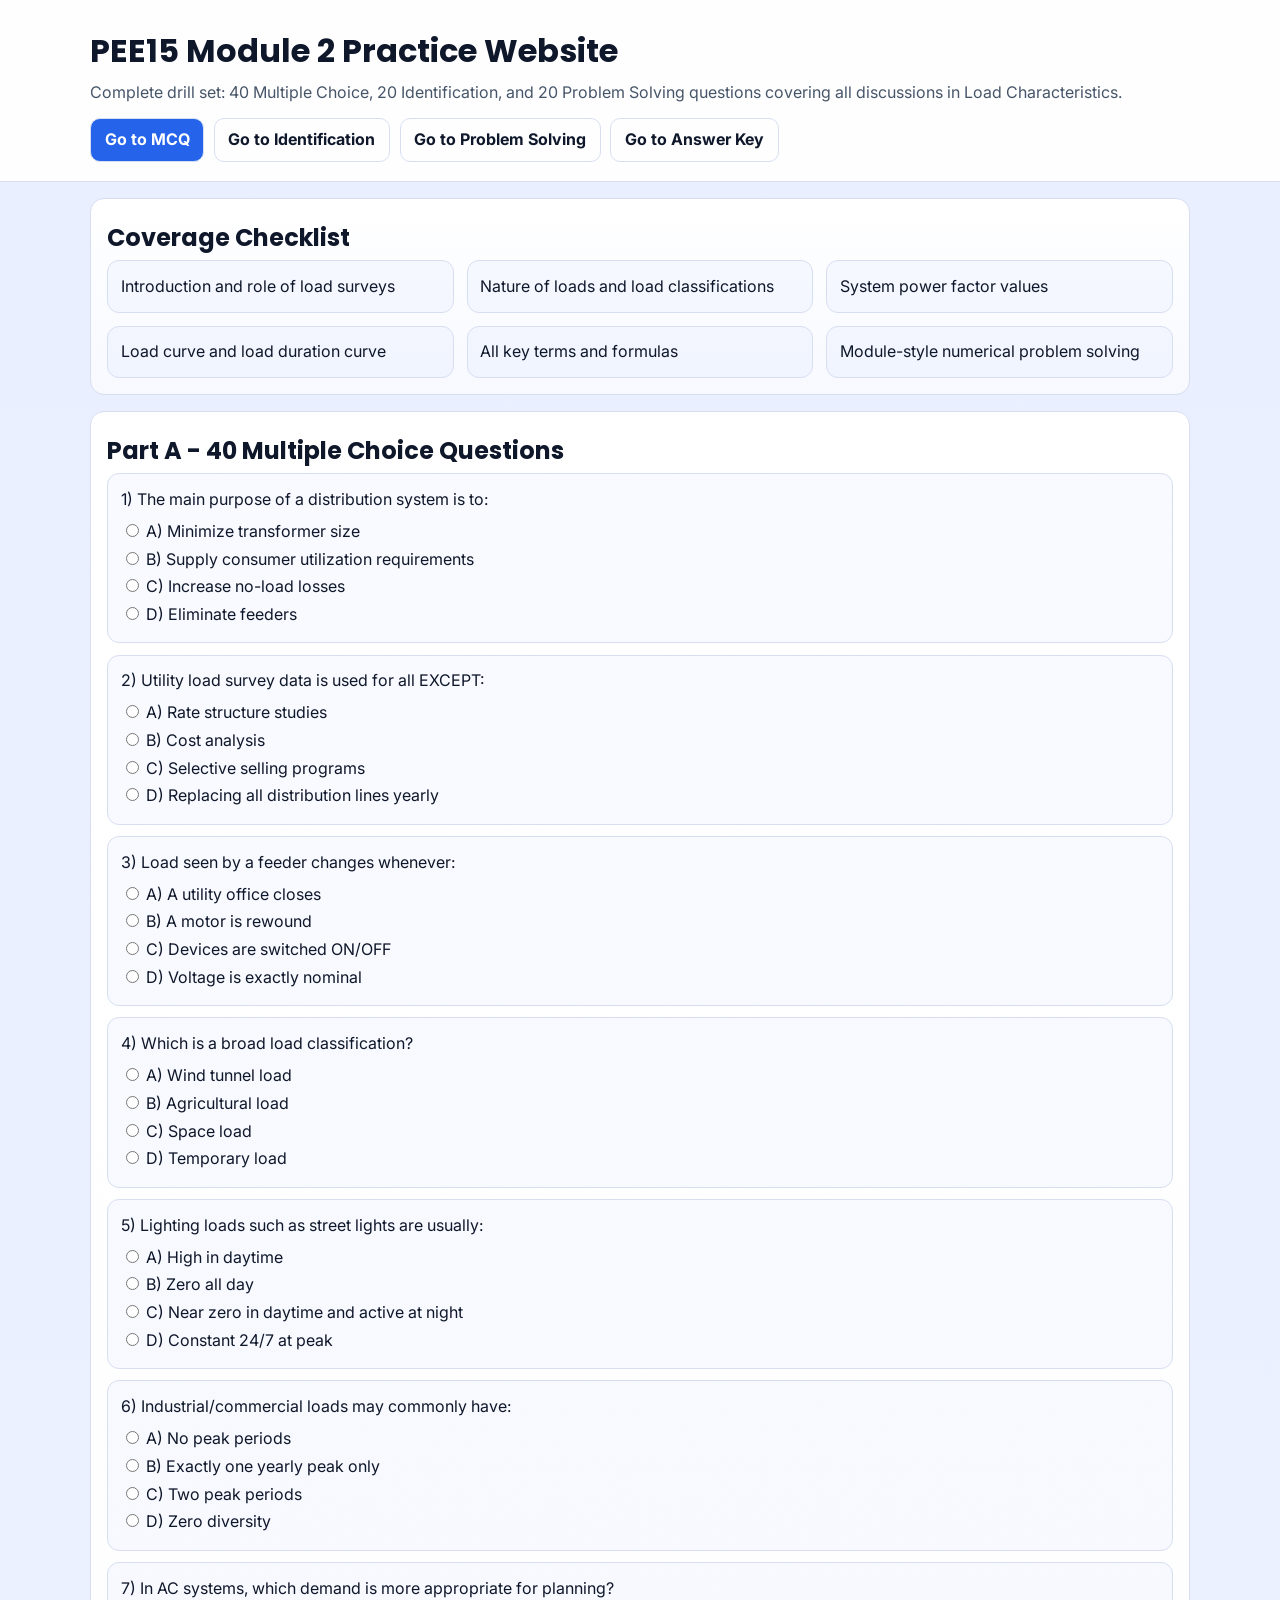
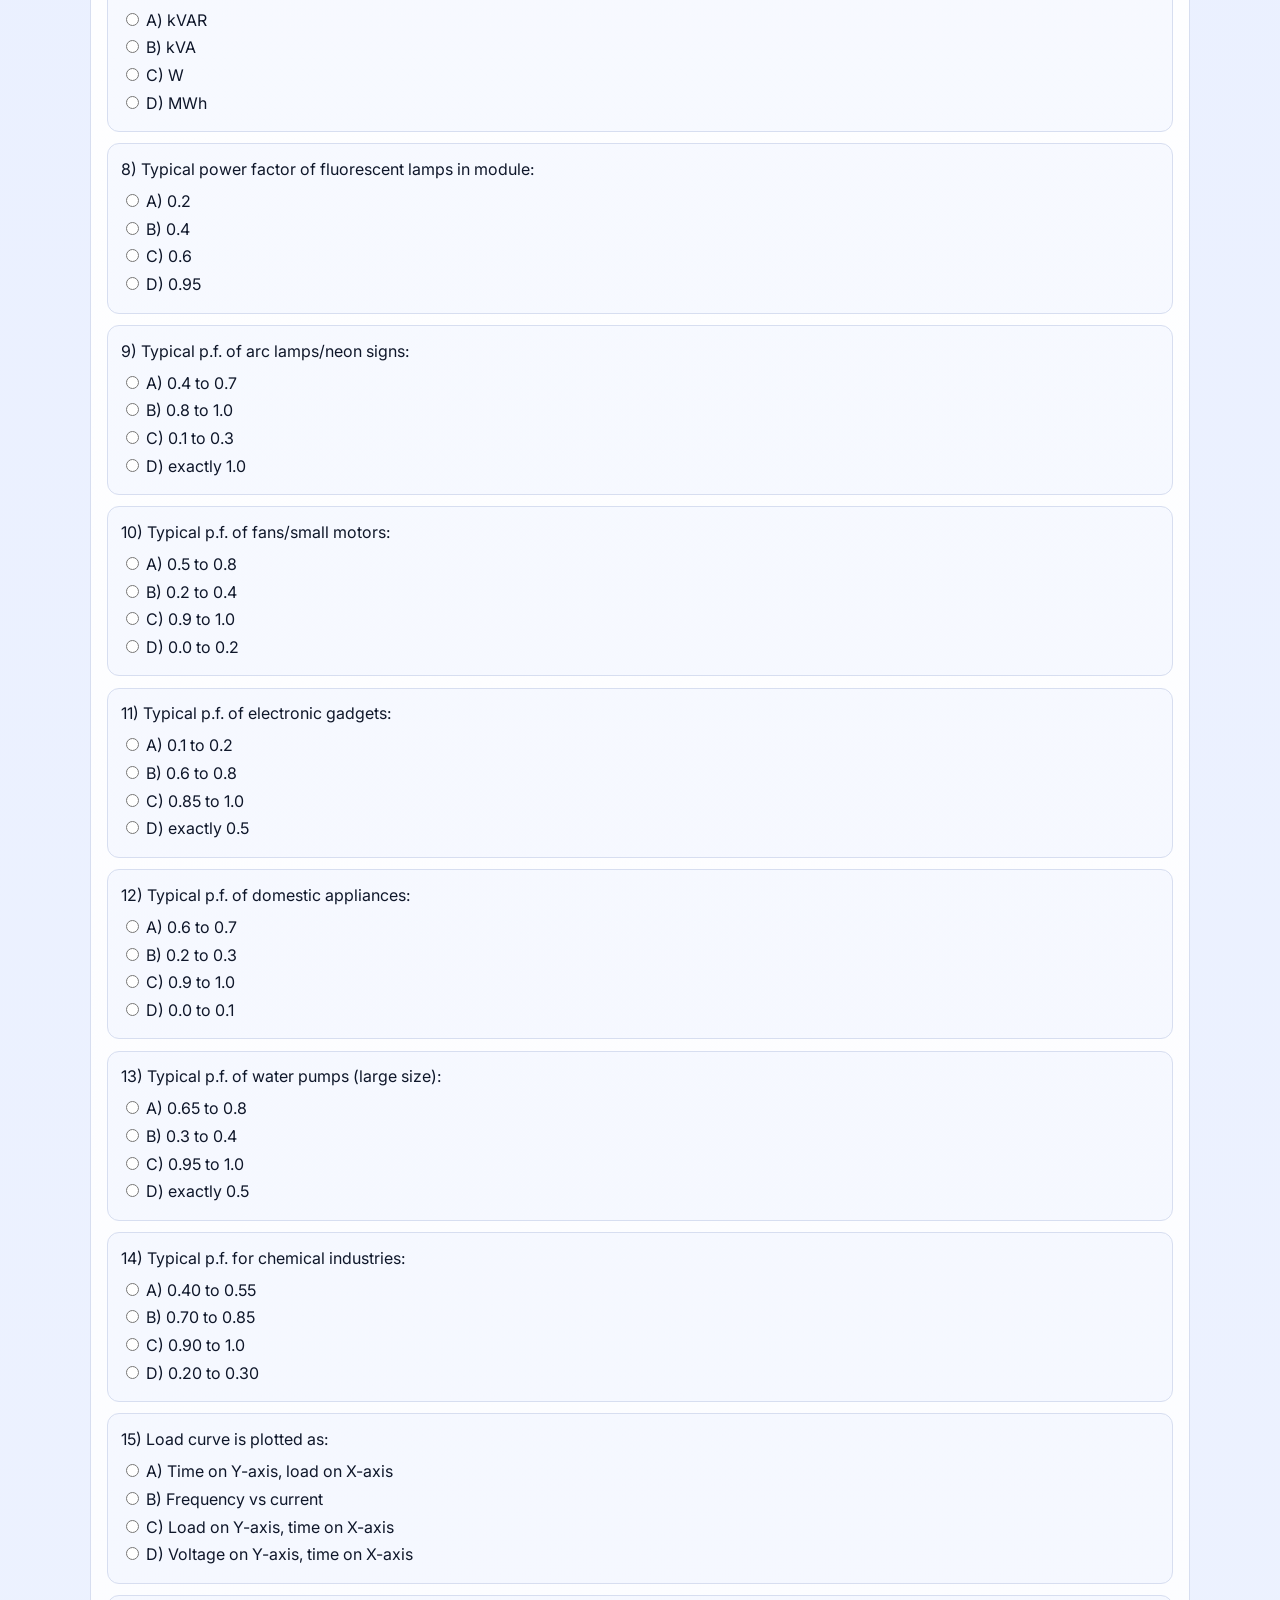
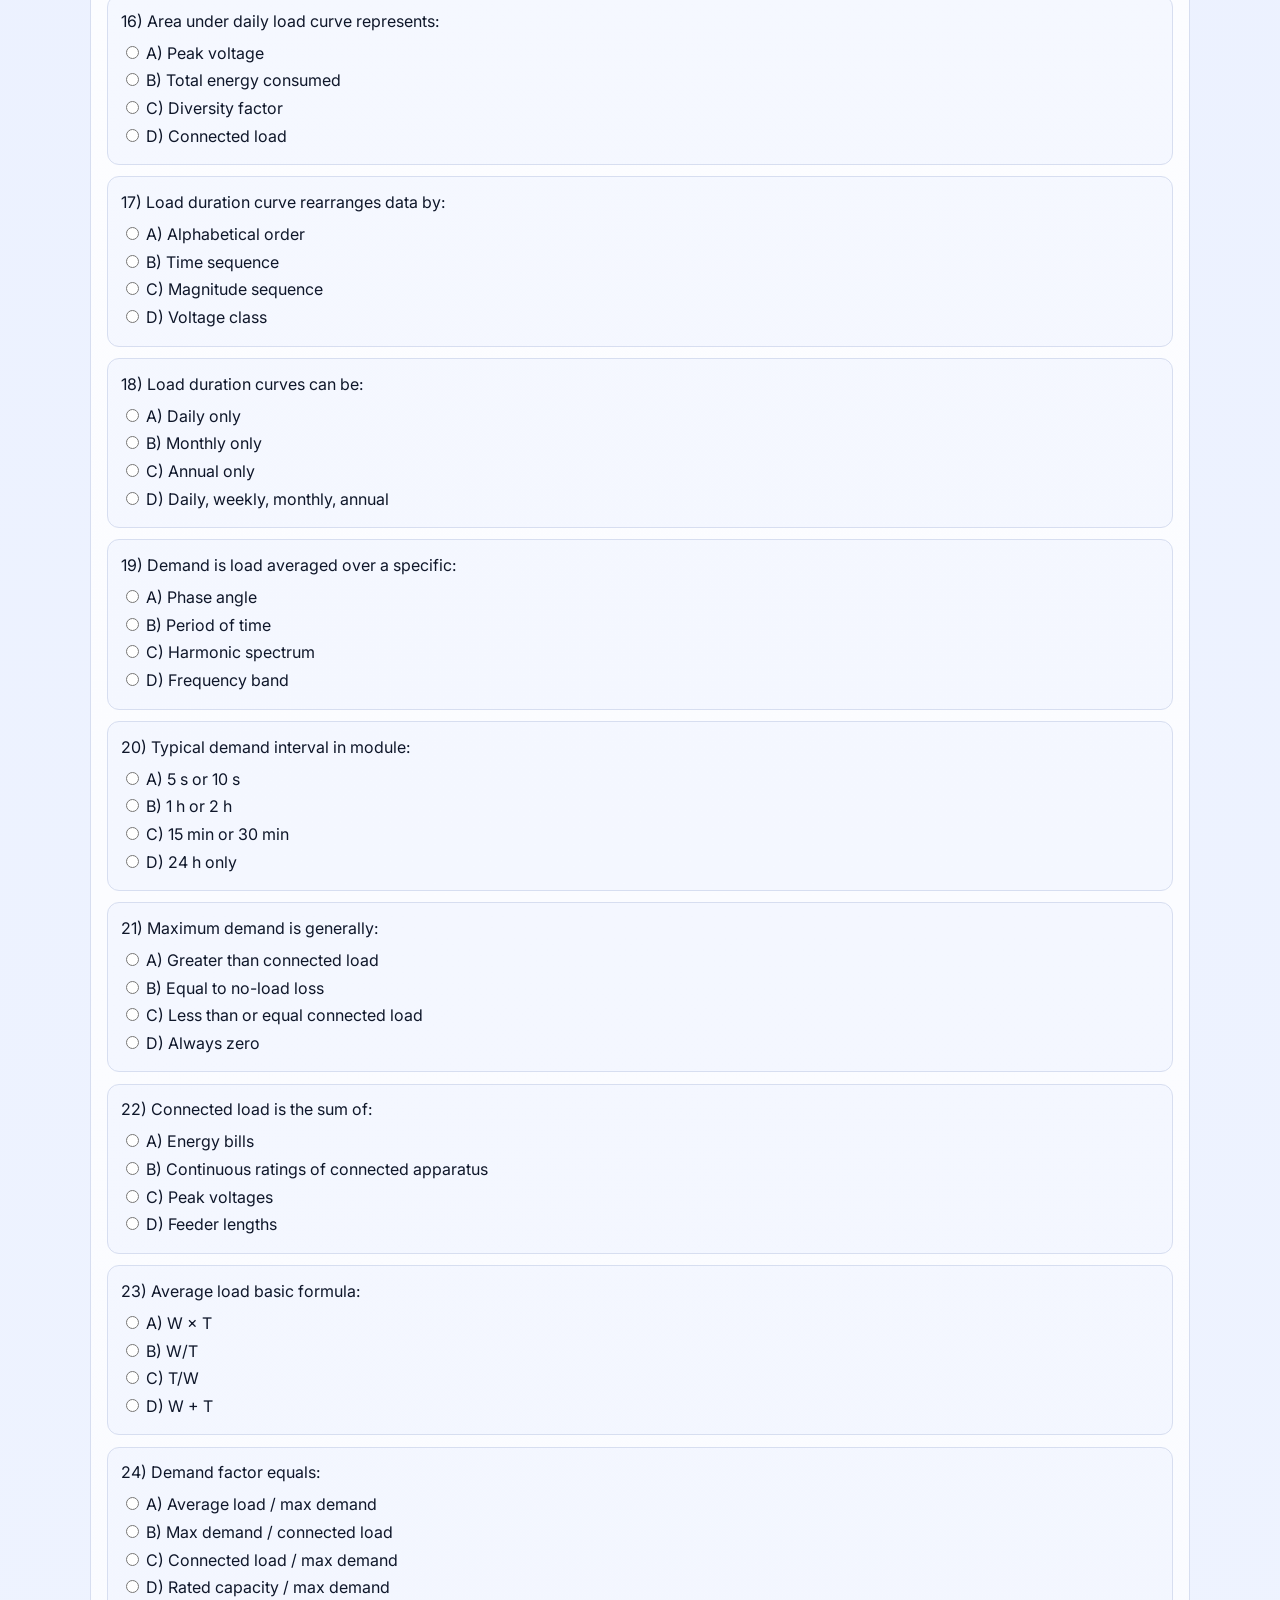
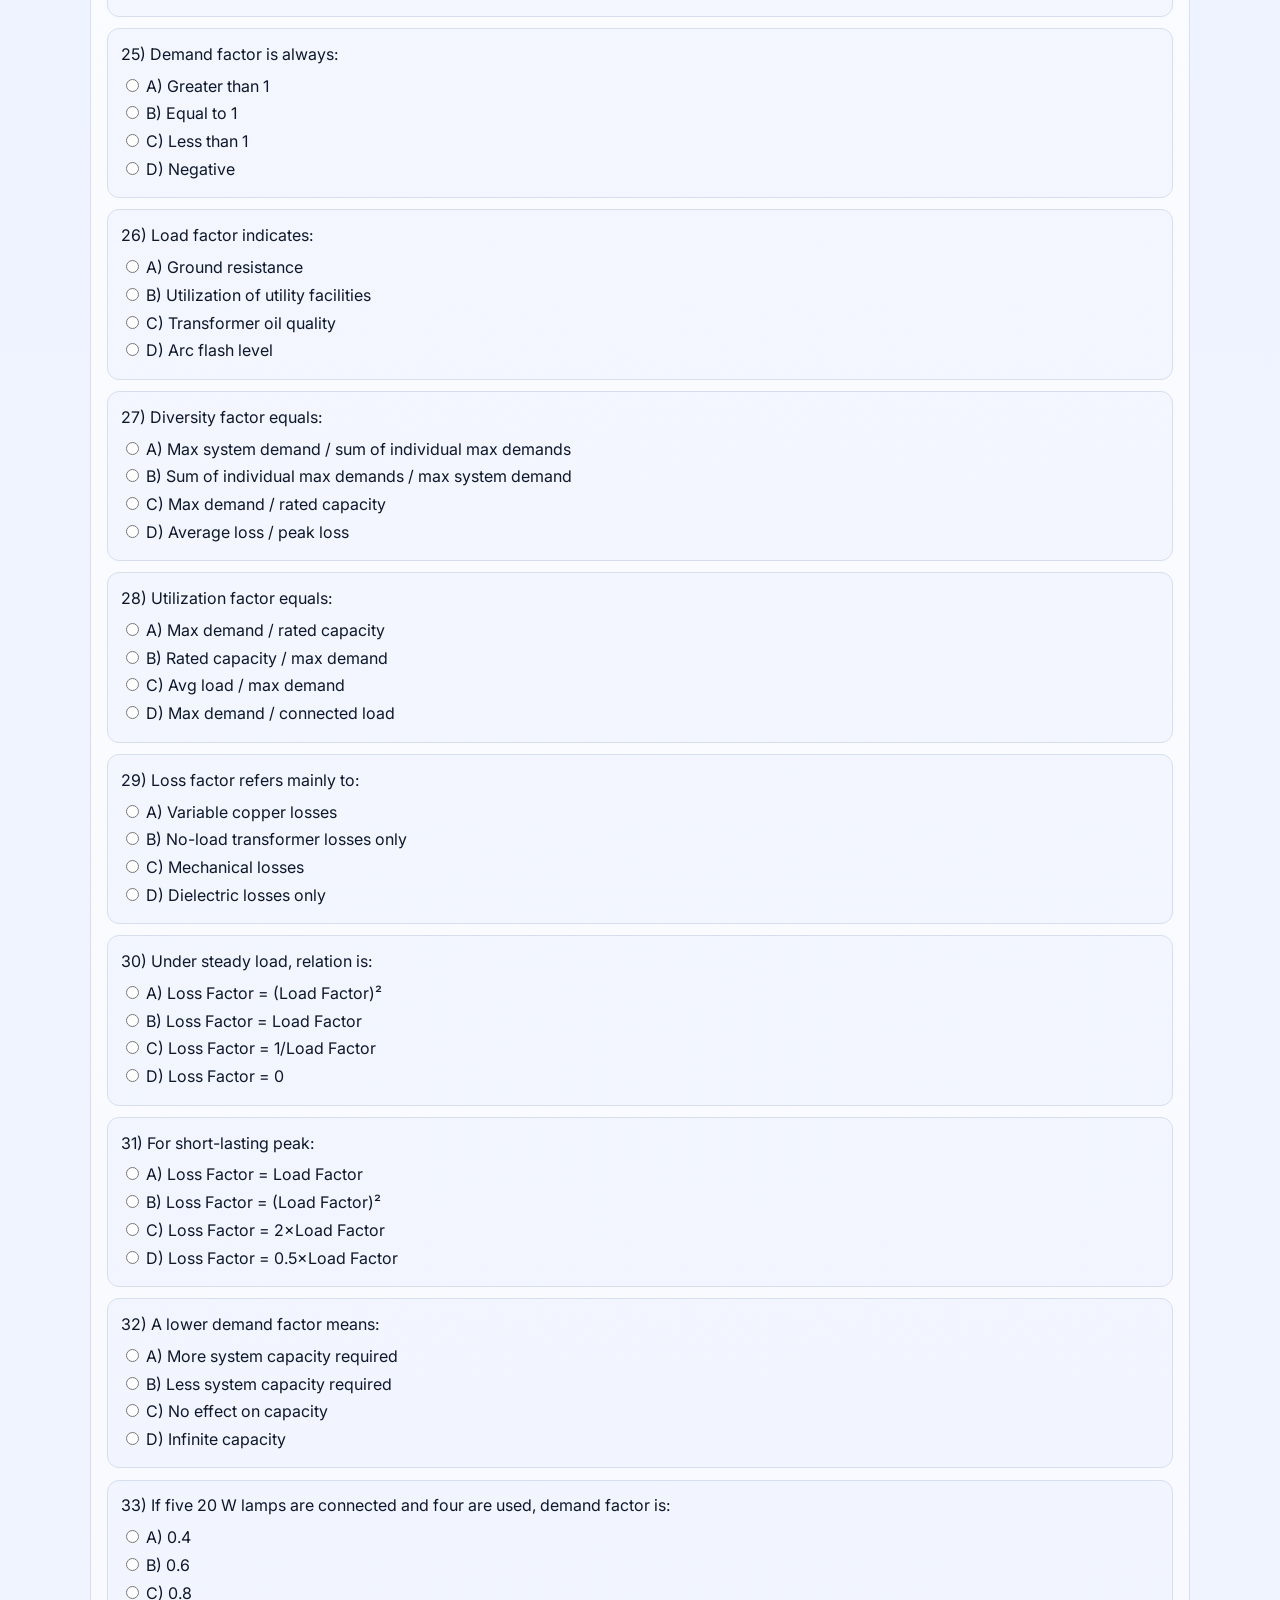
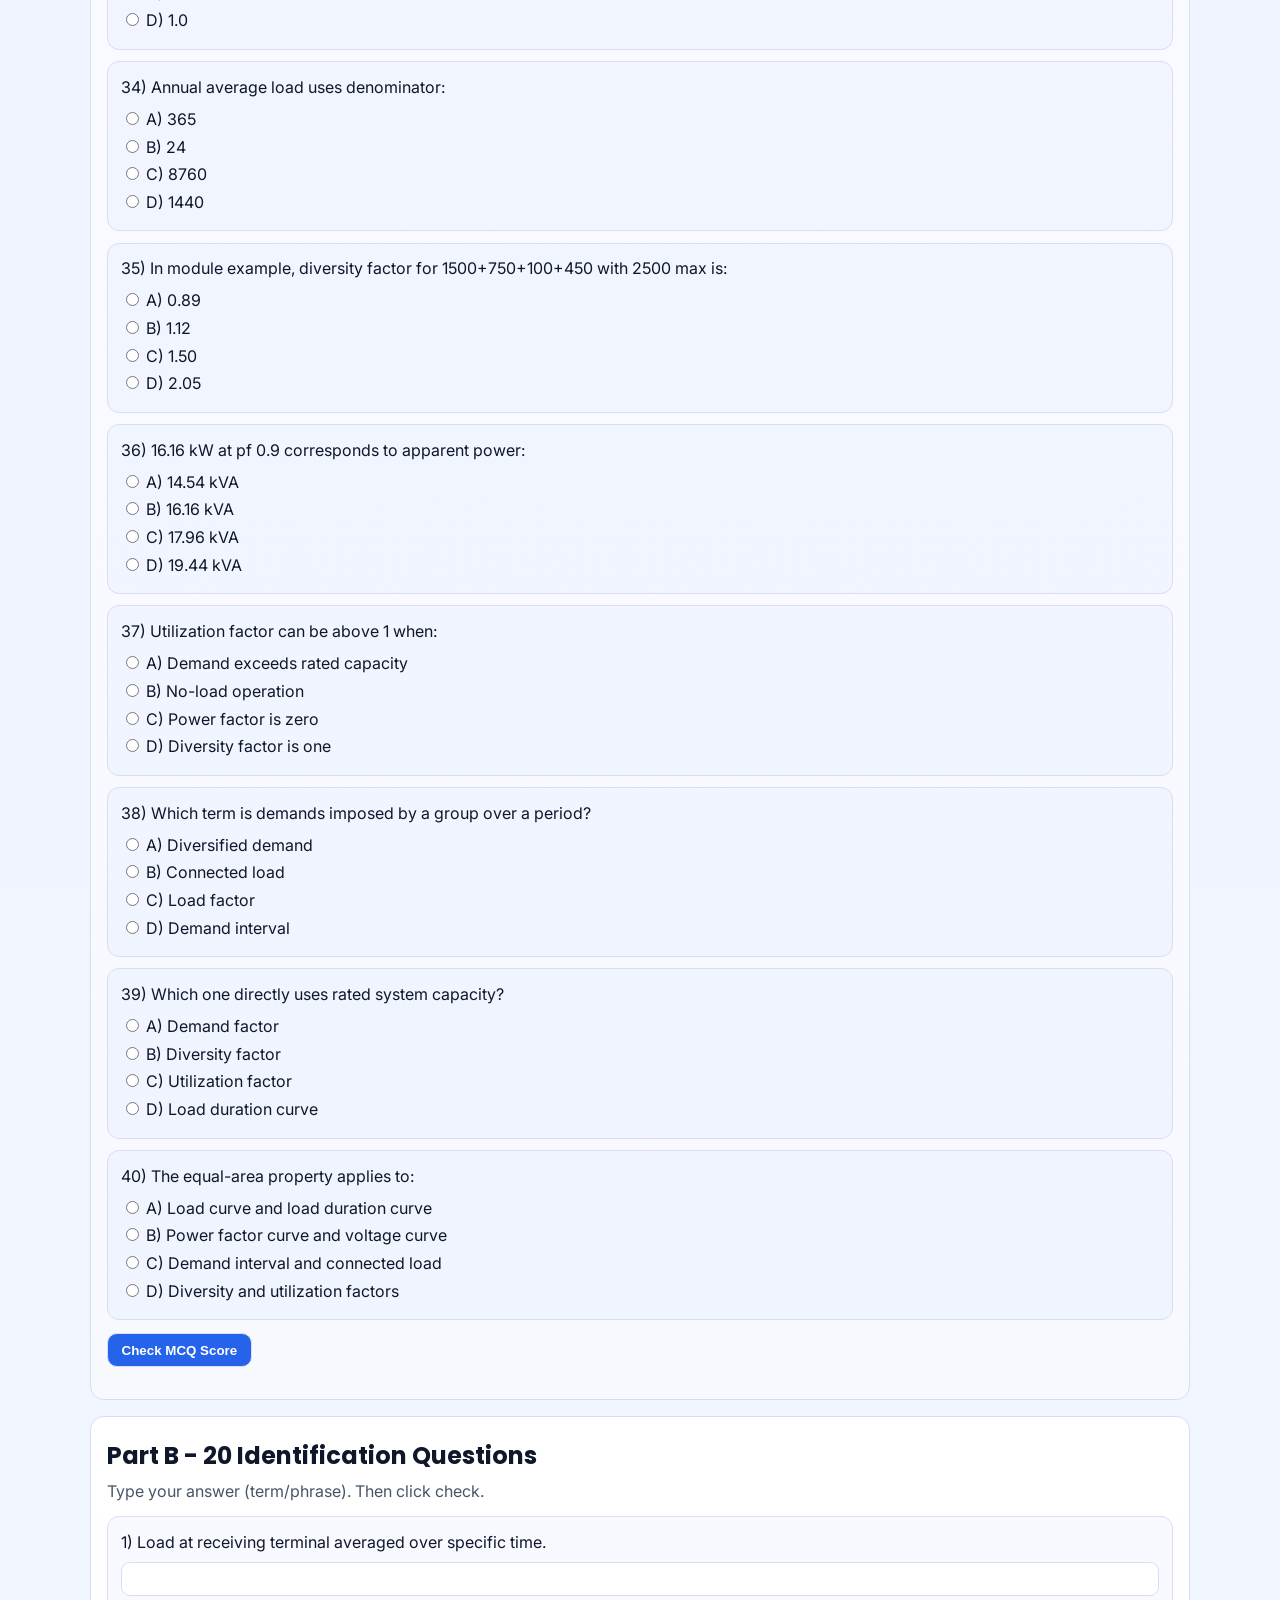
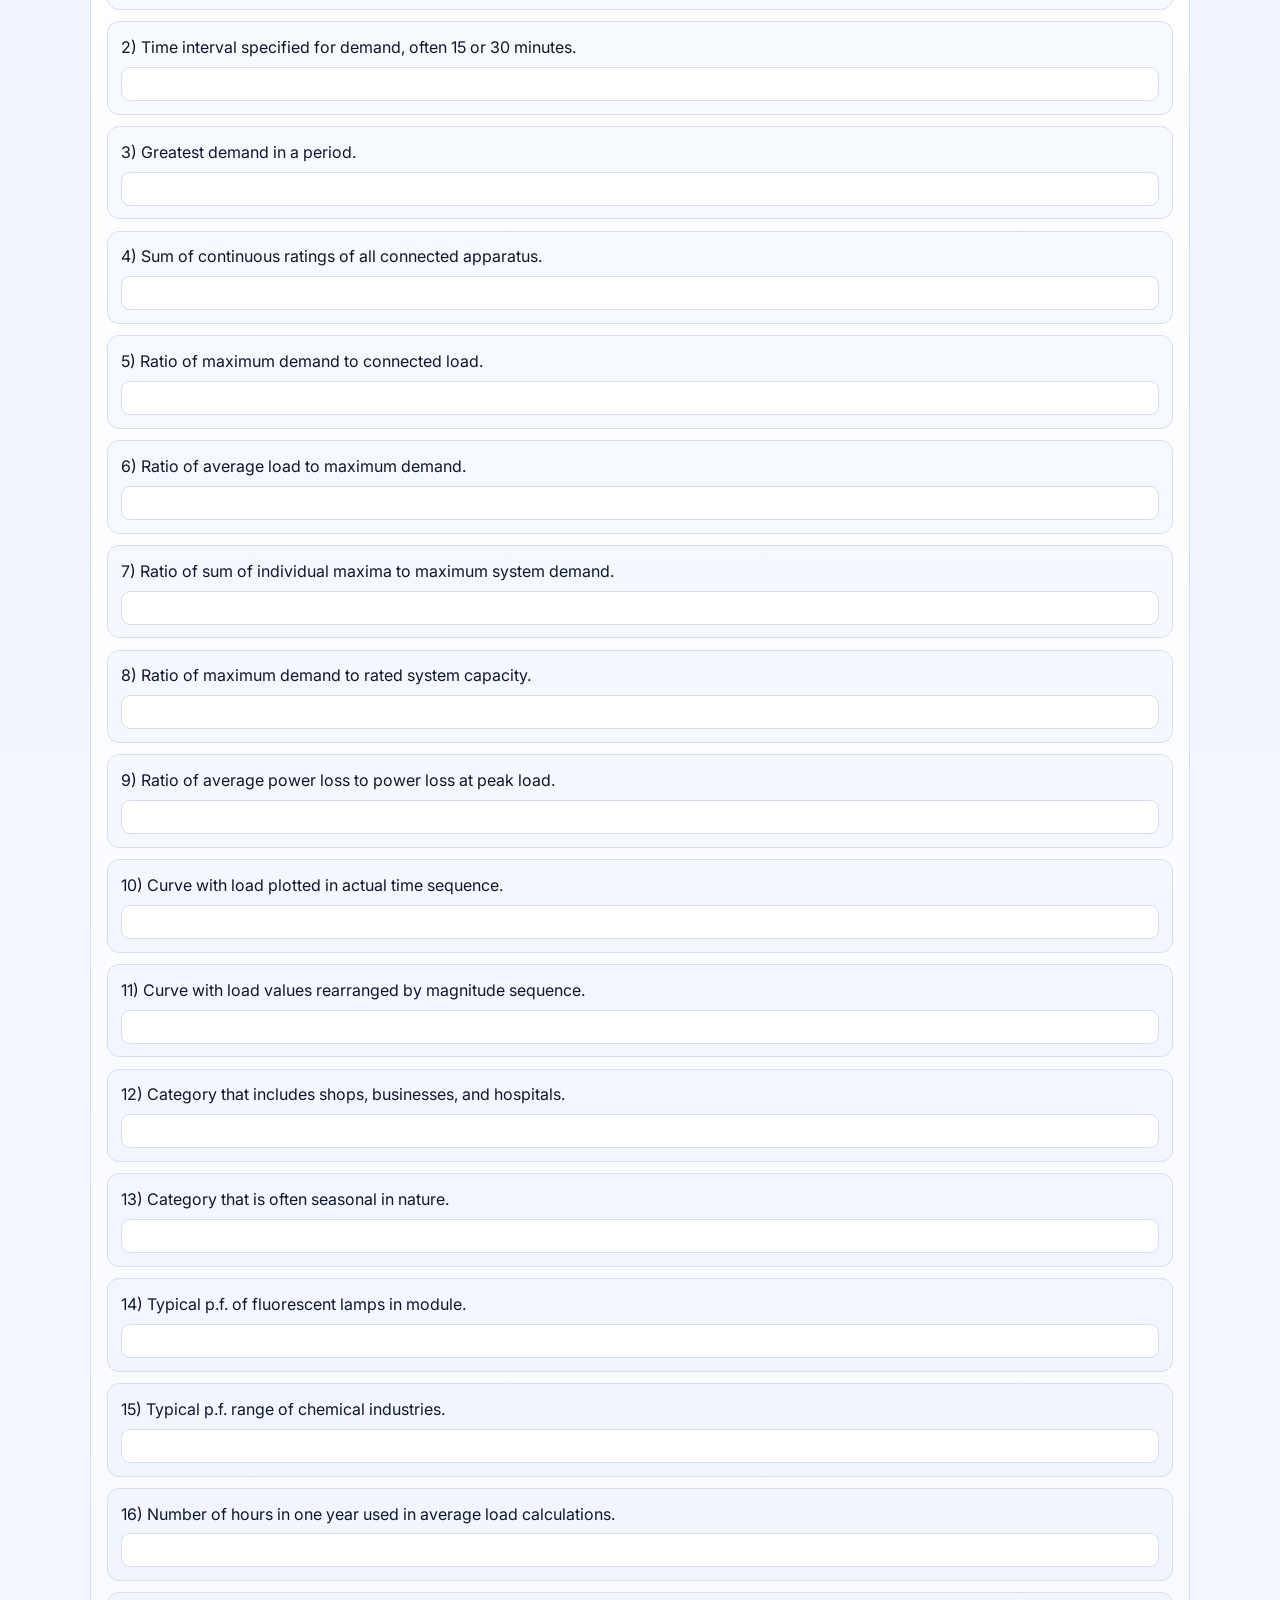
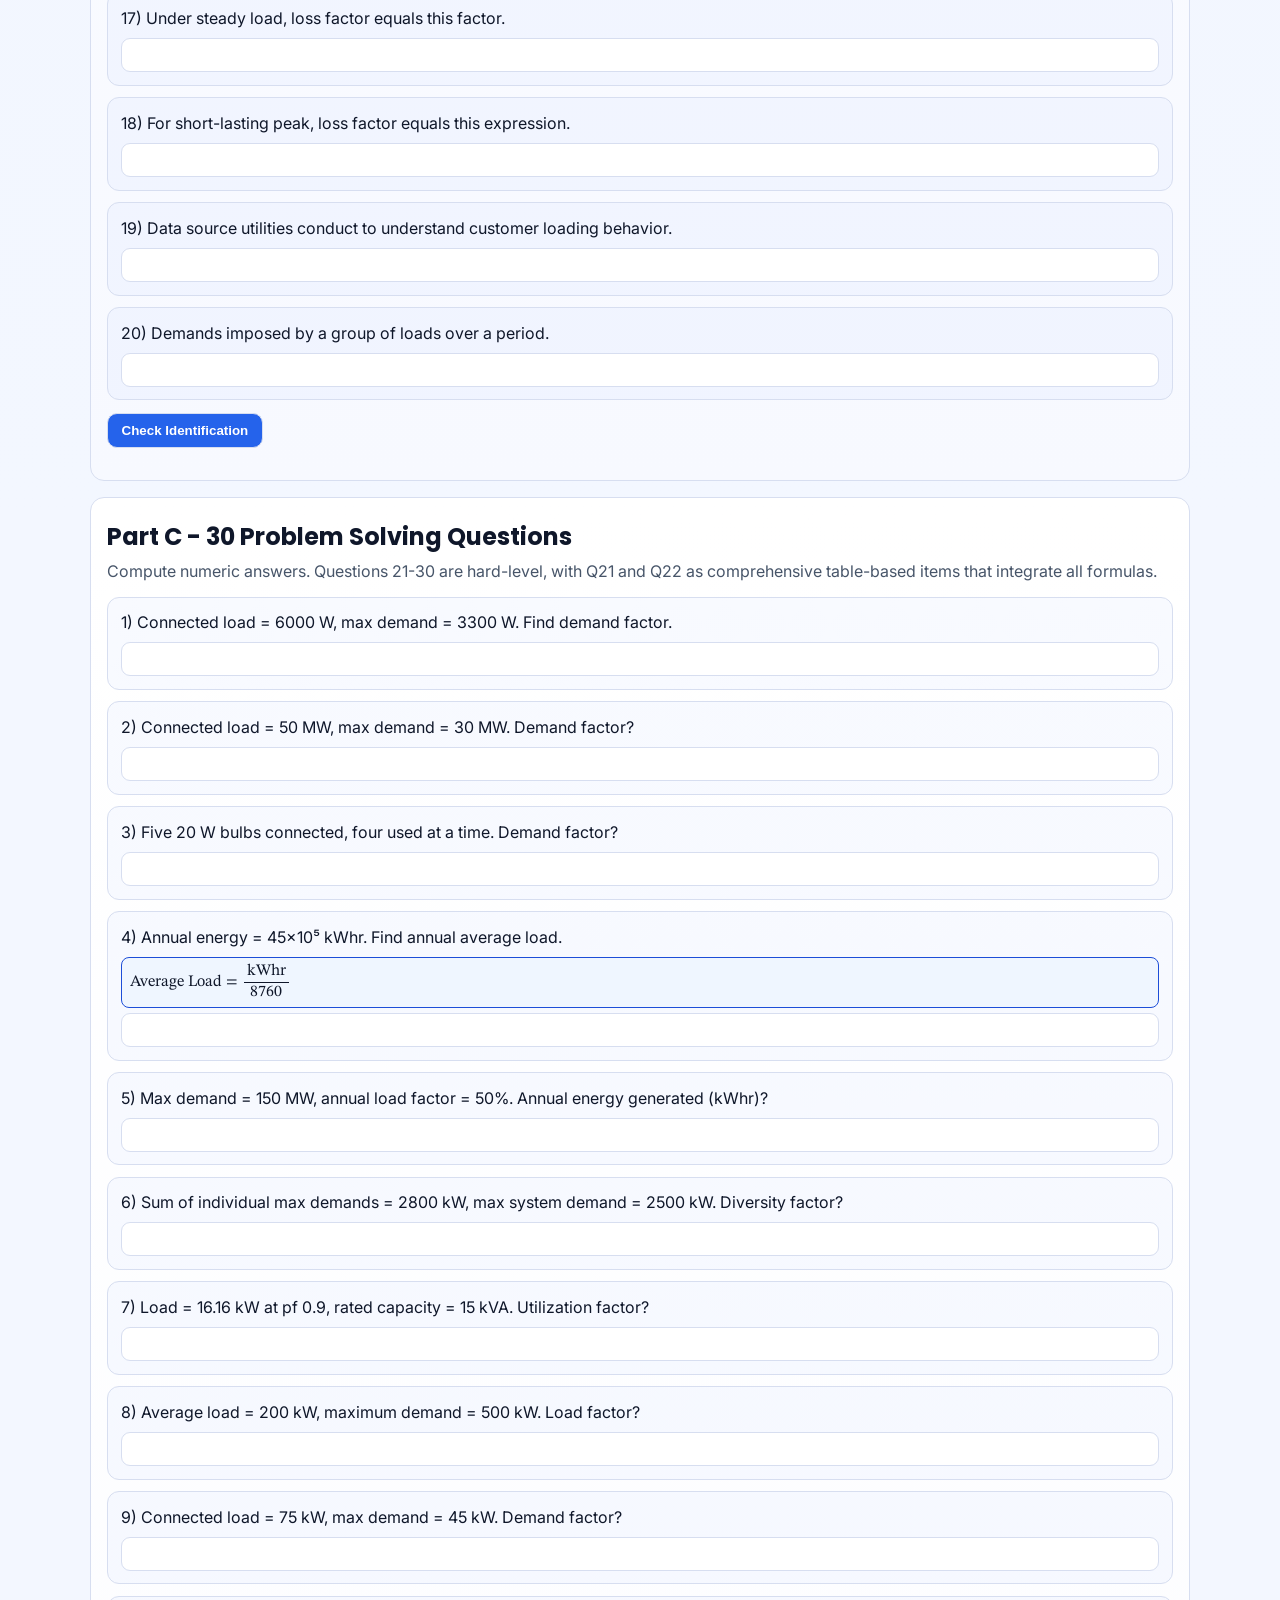
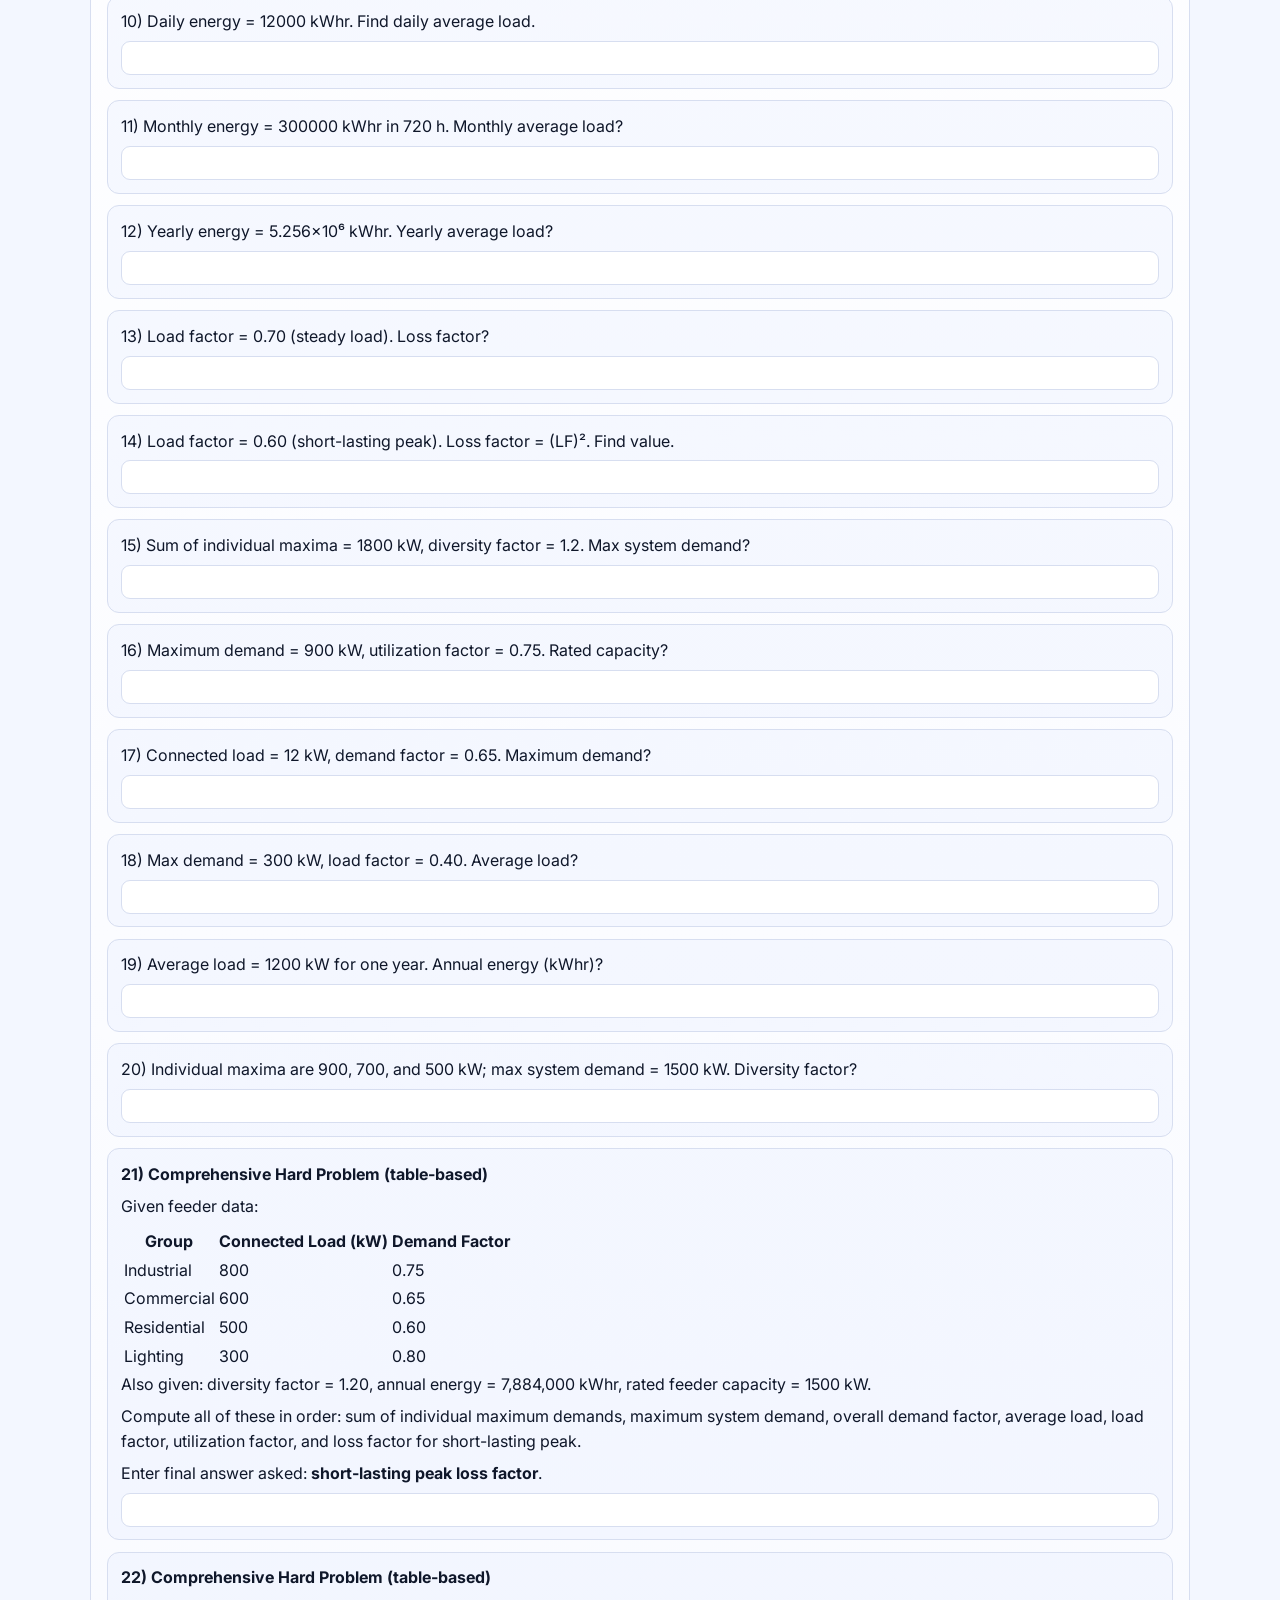
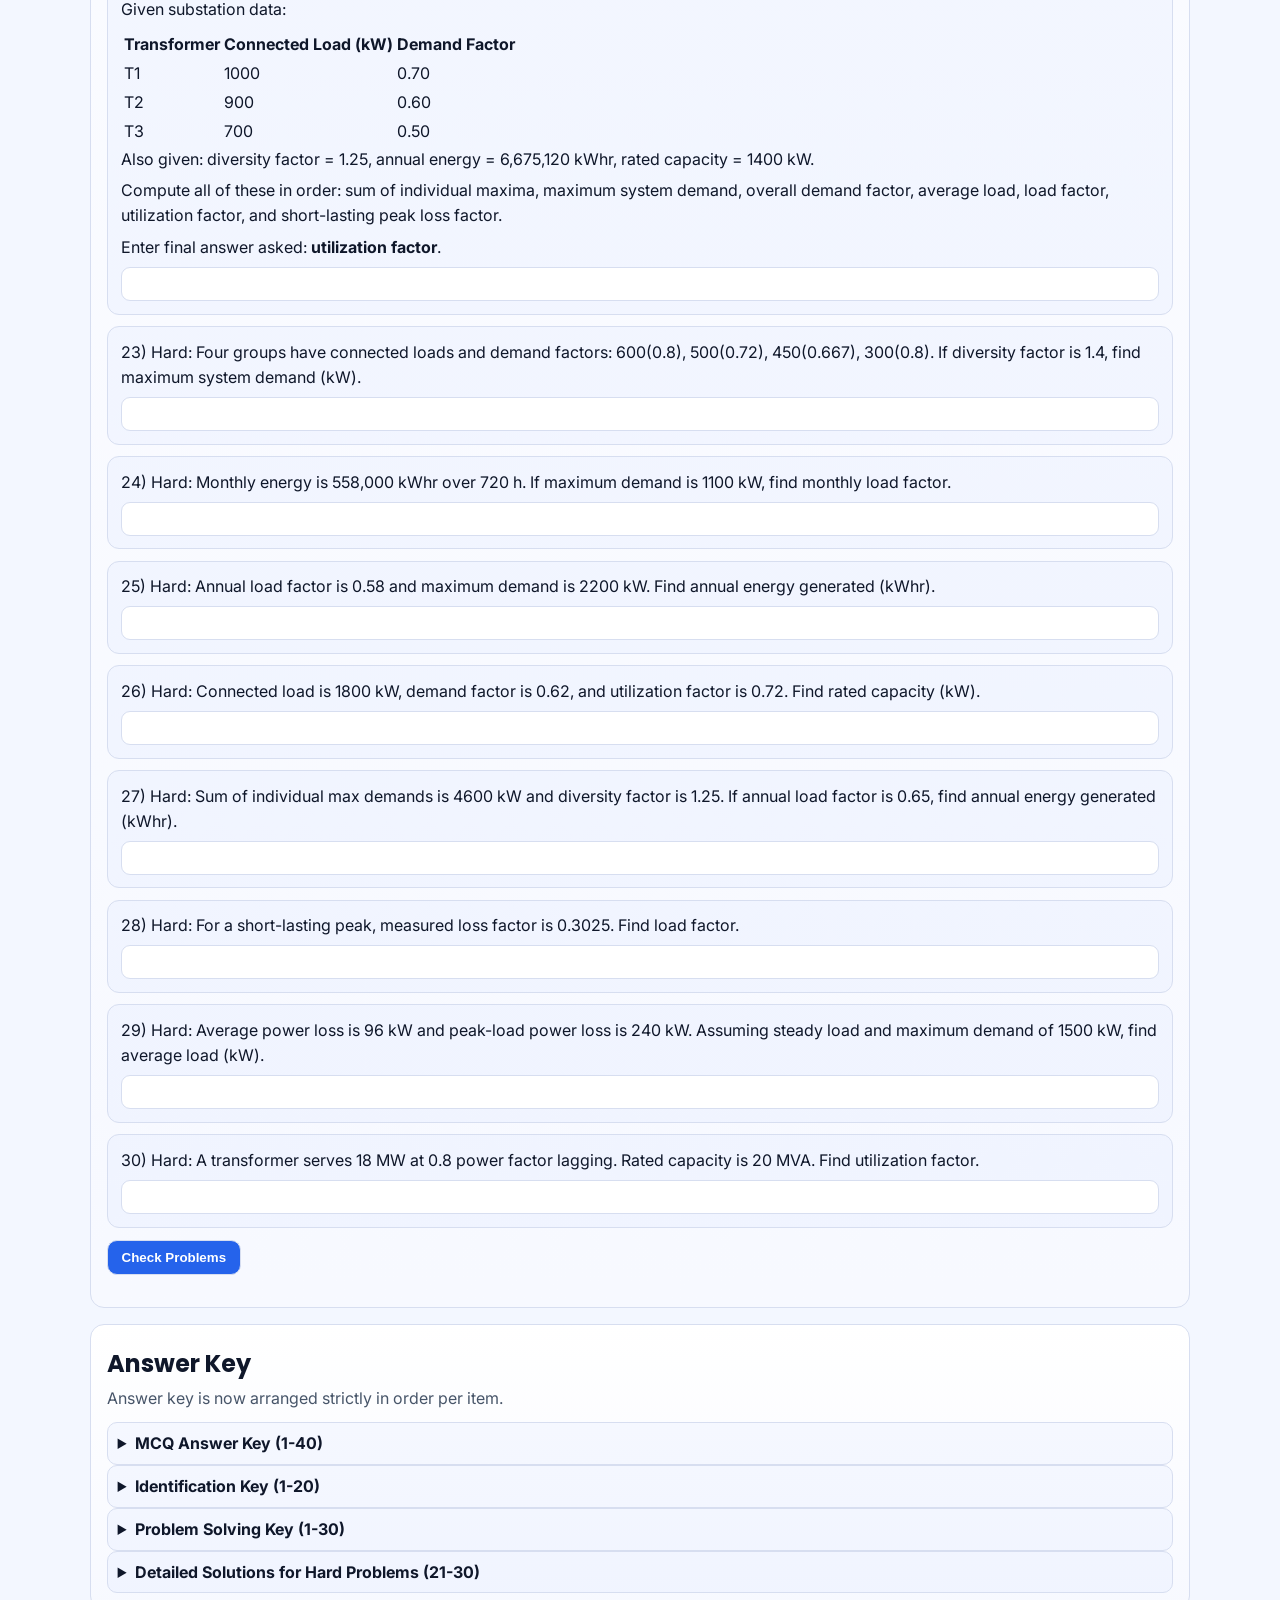
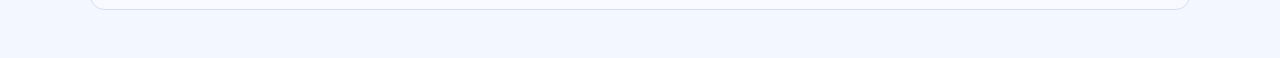
==== practice-website.html @ 6687cc50 "Add files via upload" ====
<!DOCTYPE html>
<html lang="en">
<head>
  <meta charset="UTF-8" />
  <meta name="viewport" content="width=device-width, initial-scale=1.0" />
  <title>PEE15 Module 2 Practice Website</title>
  <link rel="preconnect" href="https://fonts.googleapis.com" />
  <link rel="preconnect" href="https://fonts.gstatic.com" crossorigin />
  <link
    href="https://fonts.googleapis.com/css2?family=Inter:wght@400;500;600;700;800&family=Poppins:wght@600;700;800&family=STIX+Two+Text:wght@500;700&display=swap"
    rel="stylesheet"
  />
  <style>
    :root {
      --bg: #f3f7ff;
      --card: #ffffff;
      --card-2: #f7f9ff;
      --text: #0f172a;
      --muted: #475569;
      --accent: #2563eb;
      --ok: #22c55e;
      --bad: #ef4444;
      --border: #d7def0;
    }

    * {
      box-sizing: border-box;
    }

    body {
      margin: 0;
      font-family: "Inter", sans-serif;
      background: linear-gradient(180deg, #e9efff 0%, var(--bg) 70%);
      color: var(--text);
      line-height: 1.55;
    }

    .container {
      width: min(1100px, 94%);
      margin: 0 auto;
    }

    header {
      padding: 1.4rem 0 1.2rem;
      border-bottom: 1px solid var(--border);
      position: sticky;
      top: 0;
      z-index: 10;
      backdrop-filter: blur(8px);
      background: rgba(255, 255, 255, 0.92);
    }

    h1, h2, h3 {
      font-family: "Poppins", sans-serif;
      margin: 0.25rem 0;
    }

    .subtitle {
      color: var(--muted);
      margin: 0.25rem 0 0.8rem;
    }

    .toolbar {
      display: flex;
      gap: 0.6rem;
      flex-wrap: wrap;
    }

    .btn {
      border: 1px solid var(--border);
      background: var(--accent);
      color: #ffffff;
      font-weight: 700;
      border-radius: 10px;
      padding: 0.55rem 0.85rem;
      cursor: pointer;
      text-decoration: none;
      display: inline-block;
    }

    .btn.alt {
      background: transparent;
      color: var(--text);
    }

    main {
      padding: 1rem 0 2rem;
    }

    .card {
      background: linear-gradient(180deg, var(--card), var(--card-2));
      border: 1px solid var(--border);
      border-radius: 14px;
      padding: 1rem;
      margin: 0 0 1rem;
    }

    .grid {
      display: grid;
      gap: 0.8rem;
      grid-template-columns: repeat(auto-fit, minmax(260px, 1fr));
    }

    .question-list {
      display: block;
    }

    .question-list .q {
      margin-bottom: 0.7rem;
    }

    .q {
      border: 1px solid var(--border);
      border-radius: 12px;
      padding: 0.8rem;
      background: rgba(37, 99, 235, 0.03);
      transition: box-shadow 0.2s ease, border-color 0.2s ease, transform 0.2s ease;
    }

    .q p {
      margin: 0 0 0.45rem;
    }

    label {
      display: block;
      margin: 0.18rem 0;
      cursor: pointer;
    }

    input[type="text"], input[type="number"] {
      width: 100%;
      border: 1px solid var(--border);
      background: #ffffff;
      color: var(--text);
      border-radius: 9px;
      padding: 0.5rem 0.55rem;
      font-family: "Inter", sans-serif;
      transition: box-shadow 0.2s ease, border-color 0.2s ease;
    }

    .q.is-correct {
      border-color: #22c55e;
      box-shadow: 0 0 0 2px rgba(34, 197, 94, 0.25), 0 0 20px rgba(34, 197, 94, 0.22);
    }

    .q.is-wrong {
      border-color: #ef4444;
      box-shadow: 0 0 0 2px rgba(239, 68, 68, 0.22), 0 0 20px rgba(239, 68, 68, 0.2);
    }

    input.is-correct {
      border-color: #22c55e !important;
      box-shadow: 0 0 0 2px rgba(34, 197, 94, 0.22), 0 0 16px rgba(34, 197, 94, 0.18);
    }

    input.is-wrong {
      border-color: #ef4444 !important;
      box-shadow: 0 0 0 2px rgba(239, 68, 68, 0.2), 0 0 16px rgba(239, 68, 68, 0.18);
    }

    .math {
      font-family: "STIX Two Text", serif;
      display: block;
      background: #eff6ff;
      border: 1px solid #1d4ed8;
      border-radius: 8px;
      padding: 0.35rem 0.5rem;
      margin: 0.3rem 0;
    }

    .frac {
      display: inline-flex;
      flex-direction: column;
      text-align: center;
      vertical-align: middle;
      line-height: 1.1;
      margin: 0 0.12rem;
    }

    .frac .top {
      border-bottom: 1px solid currentColor;
      padding: 0 0.2rem 0.08rem;
    }

    .frac .bottom {
      padding: 0.05rem 0.2rem 0;
    }

    .result {
      margin-top: 0.65rem;
      font-weight: 700;
    }

    .ok {
      color: var(--ok);
    }

    .bad {
      color: var(--bad);
    }

    details {
      border: 1px solid var(--border);
      border-radius: 10px;
      padding: 0.5rem 0.6rem;
      background: rgba(37, 99, 235, 0.03);
    }

    summary {
      cursor: pointer;
      font-weight: 700;
    }

    .key-intro {
      color: var(--muted);
      margin: 0.2rem 0 0.7rem;
    }

    .key-panel {
      margin-top: 0.55rem;
      border: 1px solid var(--border);
      border-radius: 10px;
      background: #ffffff;
      padding: 0.65rem;
    }

    .key-row {
      display: grid;
      gap: 0.45rem;
      margin-bottom: 0.45rem;
      grid-template-columns: 110px 1fr;
      align-items: start;
    }

    .key-row:last-child {
      margin-bottom: 0;
    }

    .key-label {
      font-weight: 700;
      color: #1e3a8a;
      background: #eff6ff;
      border: 1px solid #bfdbfe;
      border-radius: 999px;
      text-align: center;
      padding: 0.2rem 0.4rem;
      font-size: 0.86rem;
    }

    .key-value {
      border: 1px solid var(--border);
      border-radius: 8px;
      padding: 0.35rem 0.5rem;
      background: #f8fbff;
      font-family: "STIX Two Text", serif;
    }

    .sol-steps {
      margin: 0.55rem 0 0;
      padding-left: 1.1rem;
    }

    .sol-steps li {
      margin-bottom: 0.45rem;
    }

    .answer-list {
      margin: 0.55rem 0 0;
      padding-left: 1.2rem;
    }

    .answer-list li {
      margin-bottom: 0.35rem;
      padding: 0.25rem 0.35rem;
      border-radius: 6px;
    }

    .answer-list li:nth-child(odd) {
      background: #f8fbff;
    }

    @media (max-width: 700px) {
      .btn {
        width: 100%;
        text-align: center;
      }
    }
  </style>
</head>
<body>
  <header>
    <div class="container">
      <h1>PEE15 Module 2 Practice Website</h1>
      <p class="subtitle">
        Complete drill set: 40 Multiple Choice, 20 Identification, and 20 Problem Solving questions
        covering all discussions in Load Characteristics.
      </p>
      <div class="toolbar">
        <a class="btn" href="#mcq">Go to MCQ</a>
        <a class="btn alt" href="#identification">Go to Identification</a>
        <a class="btn alt" href="#problems">Go to Problem Solving</a>
        <a class="btn alt" href="#answer-key">Go to Answer Key</a>
      </div>
    </div>
  </header>

  <main class="container">
    <section class="card">
      <h2>Coverage Checklist</h2>
      <div class="grid">
        <div class="q">Introduction and role of load surveys</div>
        <div class="q">Nature of loads and load classifications</div>
        <div class="q">System power factor values</div>
        <div class="q">Load curve and load duration curve</div>
        <div class="q">All key terms and formulas</div>
        <div class="q">Module-style numerical problem solving</div>
      </div>
    </section>

    <section id="mcq" class="card">
      <h2>Part A - 40 Multiple Choice Questions</h2>
      <form id="mcqForm">
        <div class="question-list">
          <div class="q"><p>1) The main purpose of a distribution system is to:</p>
            <label><input type="radio" name="m1" value="a"> A) Minimize transformer size</label>
            <label><input type="radio" name="m1" value="b"> B) Supply consumer utilization requirements</label>
            <label><input type="radio" name="m1" value="c"> C) Increase no-load losses</label>
            <label><input type="radio" name="m1" value="d"> D) Eliminate feeders</label></div>

          <div class="q"><p>2) Utility load survey data is used for all EXCEPT:</p>
            <label><input type="radio" name="m2" value="a"> A) Rate structure studies</label>
            <label><input type="radio" name="m2" value="b"> B) Cost analysis</label>
            <label><input type="radio" name="m2" value="c"> C) Selective selling programs</label>
            <label><input type="radio" name="m2" value="d"> D) Replacing all distribution lines yearly</label></div>

          <div class="q"><p>3) Load seen by a feeder changes whenever:</p>
            <label><input type="radio" name="m3" value="a"> A) A utility office closes</label>
            <label><input type="radio" name="m3" value="b"> B) A motor is rewound</label>
            <label><input type="radio" name="m3" value="c"> C) Devices are switched ON/OFF</label>
            <label><input type="radio" name="m3" value="d"> D) Voltage is exactly nominal</label></div>

          <div class="q"><p>4) Which is a broad load classification?</p>
            <label><input type="radio" name="m4" value="a"> A) Wind tunnel load</label>
            <label><input type="radio" name="m4" value="b"> B) Agricultural load</label>
            <label><input type="radio" name="m4" value="c"> C) Space load</label>
            <label><input type="radio" name="m4" value="d"> D) Temporary load</label></div>

          <div class="q"><p>5) Lighting loads such as street lights are usually:</p>
            <label><input type="radio" name="m5" value="a"> A) High in daytime</label>
            <label><input type="radio" name="m5" value="b"> B) Zero all day</label>
            <label><input type="radio" name="m5" value="c"> C) Near zero in daytime and active at night</label>
            <label><input type="radio" name="m5" value="d"> D) Constant 24/7 at peak</label></div>

          <div class="q"><p>6) Industrial/commercial loads may commonly have:</p>
            <label><input type="radio" name="m6" value="a"> A) No peak periods</label>
            <label><input type="radio" name="m6" value="b"> B) Exactly one yearly peak only</label>
            <label><input type="radio" name="m6" value="c"> C) Two peak periods</label>
            <label><input type="radio" name="m6" value="d"> D) Zero diversity</label></div>

          <div class="q"><p>7) In AC systems, which demand is more appropriate for planning?</p>
            <label><input type="radio" name="m7" value="a"> A) kVAR</label>
            <label><input type="radio" name="m7" value="b"> B) kVA</label>
            <label><input type="radio" name="m7" value="c"> C) W</label>
            <label><input type="radio" name="m7" value="d"> D) MWh</label></div>

          <div class="q"><p>8) Typical power factor of fluorescent lamps in module:</p>
            <label><input type="radio" name="m8" value="a"> A) 0.2</label>
            <label><input type="radio" name="m8" value="b"> B) 0.4</label>
            <label><input type="radio" name="m8" value="c"> C) 0.6</label>
            <label><input type="radio" name="m8" value="d"> D) 0.95</label></div>

          <div class="q"><p>9) Typical p.f. of arc lamps/neon signs:</p>
            <label><input type="radio" name="m9" value="a"> A) 0.4 to 0.7</label>
            <label><input type="radio" name="m9" value="b"> B) 0.8 to 1.0</label>
            <label><input type="radio" name="m9" value="c"> C) 0.1 to 0.3</label>
            <label><input type="radio" name="m9" value="d"> D) exactly 1.0</label></div>

          <div class="q"><p>10) Typical p.f. of fans/small motors:</p>
            <label><input type="radio" name="m10" value="a"> A) 0.5 to 0.8</label>
            <label><input type="radio" name="m10" value="b"> B) 0.2 to 0.4</label>
            <label><input type="radio" name="m10" value="c"> C) 0.9 to 1.0</label>
            <label><input type="radio" name="m10" value="d"> D) 0.0 to 0.2</label></div>

          <div class="q"><p>11) Typical p.f. of electronic gadgets:</p>
            <label><input type="radio" name="m11" value="a"> A) 0.1 to 0.2</label>
            <label><input type="radio" name="m11" value="b"> B) 0.6 to 0.8</label>
            <label><input type="radio" name="m11" value="c"> C) 0.85 to 1.0</label>
            <label><input type="radio" name="m11" value="d"> D) exactly 0.5</label></div>

          <div class="q"><p>12) Typical p.f. of domestic appliances:</p>
            <label><input type="radio" name="m12" value="a"> A) 0.6 to 0.7</label>
            <label><input type="radio" name="m12" value="b"> B) 0.2 to 0.3</label>
            <label><input type="radio" name="m12" value="c"> C) 0.9 to 1.0</label>
            <label><input type="radio" name="m12" value="d"> D) 0.0 to 0.1</label></div>

          <div class="q"><p>13) Typical p.f. of water pumps (large size):</p>
            <label><input type="radio" name="m13" value="a"> A) 0.65 to 0.8</label>
            <label><input type="radio" name="m13" value="b"> B) 0.3 to 0.4</label>
            <label><input type="radio" name="m13" value="c"> C) 0.95 to 1.0</label>
            <label><input type="radio" name="m13" value="d"> D) exactly 0.5</label></div>

          <div class="q"><p>14) Typical p.f. for chemical industries:</p>
            <label><input type="radio" name="m14" value="a"> A) 0.40 to 0.55</label>
            <label><input type="radio" name="m14" value="b"> B) 0.70 to 0.85</label>
            <label><input type="radio" name="m14" value="c"> C) 0.90 to 1.0</label>
            <label><input type="radio" name="m14" value="d"> D) 0.20 to 0.30</label></div>

          <div class="q"><p>15) Load curve is plotted as:</p>
            <label><input type="radio" name="m15" value="a"> A) Time on Y-axis, load on X-axis</label>
            <label><input type="radio" name="m15" value="b"> B) Frequency vs current</label>
            <label><input type="radio" name="m15" value="c"> C) Load on Y-axis, time on X-axis</label>
            <label><input type="radio" name="m15" value="d"> D) Voltage on Y-axis, time on X-axis</label></div>

          <div class="q"><p>16) Area under daily load curve represents:</p>
            <label><input type="radio" name="m16" value="a"> A) Peak voltage</label>
            <label><input type="radio" name="m16" value="b"> B) Total energy consumed</label>
            <label><input type="radio" name="m16" value="c"> C) Diversity factor</label>
            <label><input type="radio" name="m16" value="d"> D) Connected load</label></div>

          <div class="q"><p>17) Load duration curve rearranges data by:</p>
            <label><input type="radio" name="m17" value="a"> A) Alphabetical order</label>
            <label><input type="radio" name="m17" value="b"> B) Time sequence</label>
            <label><input type="radio" name="m17" value="c"> C) Magnitude sequence</label>
            <label><input type="radio" name="m17" value="d"> D) Voltage class</label></div>

          <div class="q"><p>18) Load duration curves can be:</p>
            <label><input type="radio" name="m18" value="a"> A) Daily only</label>
            <label><input type="radio" name="m18" value="b"> B) Monthly only</label>
            <label><input type="radio" name="m18" value="c"> C) Annual only</label>
            <label><input type="radio" name="m18" value="d"> D) Daily, weekly, monthly, annual</label></div>

          <div class="q"><p>19) Demand is load averaged over a specific:</p>
            <label><input type="radio" name="m19" value="a"> A) Phase angle</label>
            <label><input type="radio" name="m19" value="b"> B) Period of time</label>
            <label><input type="radio" name="m19" value="c"> C) Harmonic spectrum</label>
            <label><input type="radio" name="m19" value="d"> D) Frequency band</label></div>

          <div class="q"><p>20) Typical demand interval in module:</p>
            <label><input type="radio" name="m20" value="a"> A) 5 s or 10 s</label>
            <label><input type="radio" name="m20" value="b"> B) 1 h or 2 h</label>
            <label><input type="radio" name="m20" value="c"> C) 15 min or 30 min</label>
            <label><input type="radio" name="m20" value="d"> D) 24 h only</label></div>

          <div class="q"><p>21) Maximum demand is generally:</p>
            <label><input type="radio" name="m21" value="a"> A) Greater than connected load</label>
            <label><input type="radio" name="m21" value="b"> B) Equal to no-load loss</label>
            <label><input type="radio" name="m21" value="c"> C) Less than or equal connected load</label>
            <label><input type="radio" name="m21" value="d"> D) Always zero</label></div>

          <div class="q"><p>22) Connected load is the sum of:</p>
            <label><input type="radio" name="m22" value="a"> A) Energy bills</label>
            <label><input type="radio" name="m22" value="b"> B) Continuous ratings of connected apparatus</label>
            <label><input type="radio" name="m22" value="c"> C) Peak voltages</label>
            <label><input type="radio" name="m22" value="d"> D) Feeder lengths</label></div>

          <div class="q"><p>23) Average load basic formula:</p>
            <label><input type="radio" name="m23" value="a"> A) W × T</label>
            <label><input type="radio" name="m23" value="b"> B) W/T</label>
            <label><input type="radio" name="m23" value="c"> C) T/W</label>
            <label><input type="radio" name="m23" value="d"> D) W + T</label></div>

          <div class="q"><p>24) Demand factor equals:</p>
            <label><input type="radio" name="m24" value="a"> A) Average load / max demand</label>
            <label><input type="radio" name="m24" value="b"> B) Max demand / connected load</label>
            <label><input type="radio" name="m24" value="c"> C) Connected load / max demand</label>
            <label><input type="radio" name="m24" value="d"> D) Rated capacity / max demand</label></div>

          <div class="q"><p>25) Demand factor is always:</p>
            <label><input type="radio" name="m25" value="a"> A) Greater than 1</label>
            <label><input type="radio" name="m25" value="b"> B) Equal to 1</label>
            <label><input type="radio" name="m25" value="c"> C) Less than 1</label>
            <label><input type="radio" name="m25" value="d"> D) Negative</label></div>

          <div class="q"><p>26) Load factor indicates:</p>
            <label><input type="radio" name="m26" value="a"> A) Ground resistance</label>
            <label><input type="radio" name="m26" value="b"> B) Utilization of utility facilities</label>
            <label><input type="radio" name="m26" value="c"> C) Transformer oil quality</label>
            <label><input type="radio" name="m26" value="d"> D) Arc flash level</label></div>

          <div class="q"><p>27) Diversity factor equals:</p>
            <label><input type="radio" name="m27" value="a"> A) Max system demand / sum of individual max demands</label>
            <label><input type="radio" name="m27" value="b"> B) Sum of individual max demands / max system demand</label>
            <label><input type="radio" name="m27" value="c"> C) Max demand / rated capacity</label>
            <label><input type="radio" name="m27" value="d"> D) Average loss / peak loss</label></div>

          <div class="q"><p>28) Utilization factor equals:</p>
            <label><input type="radio" name="m28" value="a"> A) Max demand / rated capacity</label>
            <label><input type="radio" name="m28" value="b"> B) Rated capacity / max demand</label>
            <label><input type="radio" name="m28" value="c"> C) Avg load / max demand</label>
            <label><input type="radio" name="m28" value="d"> D) Max demand / connected load</label></div>

          <div class="q"><p>29) Loss factor refers mainly to:</p>
            <label><input type="radio" name="m29" value="a"> A) Variable copper losses</label>
            <label><input type="radio" name="m29" value="b"> B) No-load transformer losses only</label>
            <label><input type="radio" name="m29" value="c"> C) Mechanical losses</label>
            <label><input type="radio" name="m29" value="d"> D) Dielectric losses only</label></div>

          <div class="q"><p>30) Under steady load, relation is:</p>
            <label><input type="radio" name="m30" value="a"> A) Loss Factor = (Load Factor)²</label>
            <label><input type="radio" name="m30" value="b"> B) Loss Factor = Load Factor</label>
            <label><input type="radio" name="m30" value="c"> C) Loss Factor = 1/Load Factor</label>
            <label><input type="radio" name="m30" value="d"> D) Loss Factor = 0</label></div>

          <div class="q"><p>31) For short-lasting peak:</p>
            <label><input type="radio" name="m31" value="a"> A) Loss Factor = Load Factor</label>
            <label><input type="radio" name="m31" value="b"> B) Loss Factor = (Load Factor)²</label>
            <label><input type="radio" name="m31" value="c"> C) Loss Factor = 2×Load Factor</label>
            <label><input type="radio" name="m31" value="d"> D) Loss Factor = 0.5×Load Factor</label></div>

          <div class="q"><p>32) A lower demand factor means:</p>
            <label><input type="radio" name="m32" value="a"> A) More system capacity required</label>
            <label><input type="radio" name="m32" value="b"> B) Less system capacity required</label>
            <label><input type="radio" name="m32" value="c"> C) No effect on capacity</label>
            <label><input type="radio" name="m32" value="d"> D) Infinite capacity</label></div>

          <div class="q"><p>33) If five 20 W lamps are connected and four are used, demand factor is:</p>
            <label><input type="radio" name="m33" value="a"> A) 0.4</label>
            <label><input type="radio" name="m33" value="b"> B) 0.6</label>
            <label><input type="radio" name="m33" value="c"> C) 0.8</label>
            <label><input type="radio" name="m33" value="d"> D) 1.0</label></div>

          <div class="q"><p>34) Annual average load uses denominator:</p>
            <label><input type="radio" name="m34" value="a"> A) 365</label>
            <label><input type="radio" name="m34" value="b"> B) 24</label>
            <label><input type="radio" name="m34" value="c"> C) 8760</label>
            <label><input type="radio" name="m34" value="d"> D) 1440</label></div>

          <div class="q"><p>35) In module example, diversity factor for 1500+750+100+450 with 2500 max is:</p>
            <label><input type="radio" name="m35" value="a"> A) 0.89</label>
            <label><input type="radio" name="m35" value="b"> B) 1.12</label>
            <label><input type="radio" name="m35" value="c"> C) 1.50</label>
            <label><input type="radio" name="m35" value="d"> D) 2.05</label></div>

          <div class="q"><p>36) 16.16 kW at pf 0.9 corresponds to apparent power:</p>
            <label><input type="radio" name="m36" value="a"> A) 14.54 kVA</label>
            <label><input type="radio" name="m36" value="b"> B) 16.16 kVA</label>
            <label><input type="radio" name="m36" value="c"> C) 17.96 kVA</label>
            <label><input type="radio" name="m36" value="d"> D) 19.44 kVA</label></div>

          <div class="q"><p>37) Utilization factor can be above 1 when:</p>
            <label><input type="radio" name="m37" value="a"> A) Demand exceeds rated capacity</label>
            <label><input type="radio" name="m37" value="b"> B) No-load operation</label>
            <label><input type="radio" name="m37" value="c"> C) Power factor is zero</label>
            <label><input type="radio" name="m37" value="d"> D) Diversity factor is one</label></div>

          <div class="q"><p>38) Which term is demands imposed by a group over a period?</p>
            <label><input type="radio" name="m38" value="a"> A) Diversified demand</label>
            <label><input type="radio" name="m38" value="b"> B) Connected load</label>
            <label><input type="radio" name="m38" value="c"> C) Load factor</label>
            <label><input type="radio" name="m38" value="d"> D) Demand interval</label></div>

          <div class="q"><p>39) Which one directly uses rated system capacity?</p>
            <label><input type="radio" name="m39" value="a"> A) Demand factor</label>
            <label><input type="radio" name="m39" value="b"> B) Diversity factor</label>
            <label><input type="radio" name="m39" value="c"> C) Utilization factor</label>
            <label><input type="radio" name="m39" value="d"> D) Load duration curve</label></div>

          <div class="q"><p>40) The equal-area property applies to:</p>
            <label><input type="radio" name="m40" value="a"> A) Load curve and load duration curve</label>
            <label><input type="radio" name="m40" value="b"> B) Power factor curve and voltage curve</label>
            <label><input type="radio" name="m40" value="c"> C) Demand interval and connected load</label>
            <label><input type="radio" name="m40" value="d"> D) Diversity and utilization factors</label></div>
        </div>
        <div class="toolbar" style="margin-top: 0.8rem;">
          <button class="btn" type="button" id="checkMcq">Check MCQ Score</button>
        </div>
        <p id="mcqResult" class="result"></p>
      </form>
    </section>

    <section id="identification" class="card">
      <h2>Part B - 20 Identification Questions</h2>
      <p class="subtitle">Type your answer (term/phrase). Then click check.</p>
      <form id="idForm" class="question-list">
        <div class="q"><p>1) Load at receiving terminal averaged over specific time.</p><input data-answers="demand" type="text" /></div>
        <div class="q"><p>2) Time interval specified for demand, often 15 or 30 minutes.</p><input data-answers="demand interval|demand intervals" type="text" /></div>
        <div class="q"><p>3) Greatest demand in a period.</p><input data-answers="maximum demand|peak load" type="text" /></div>
        <div class="q"><p>4) Sum of continuous ratings of all connected apparatus.</p><input data-answers="connected load" type="text" /></div>
        <div class="q"><p>5) Ratio of maximum demand to connected load.</p><input data-answers="demand factor" type="text" /></div>
        <div class="q"><p>6) Ratio of average load to maximum demand.</p><input data-answers="load factor" type="text" /></div>
        <div class="q"><p>7) Ratio of sum of individual maxima to maximum system demand.</p><input data-answers="diversity factor" type="text" /></div>
        <div class="q"><p>8) Ratio of maximum demand to rated system capacity.</p><input data-answers="utilization factor" type="text" /></div>
        <div class="q"><p>9) Ratio of average power loss to power loss at peak load.</p><input data-answers="loss factor" type="text" /></div>
        <div class="q"><p>10) Curve with load plotted in actual time sequence.</p><input data-answers="load curve" type="text" /></div>
        <div class="q"><p>11) Curve with load values rearranged by magnitude sequence.</p><input data-answers="load duration curve" type="text" /></div>
        <div class="q"><p>12) Category that includes shops, businesses, and hospitals.</p><input data-answers="commercial loads|commercial load" type="text" /></div>
        <div class="q"><p>13) Category that is often seasonal in nature.</p><input data-answers="agricultural loads|agricultural load" type="text" /></div>
        <div class="q"><p>14) Typical p.f. of fluorescent lamps in module.</p><input data-answers="0.6" type="text" /></div>
        <div class="q"><p>15) Typical p.f. range of chemical industries.</p><input data-answers="0.70 to 0.85|0.7 to 0.85" type="text" /></div>
        <div class="q"><p>16) Number of hours in one year used in average load calculations.</p><input data-answers="8760" type="text" /></div>
        <div class="q"><p>17) Under steady load, loss factor equals this factor.</p><input data-answers="load factor" type="text" /></div>
        <div class="q"><p>18) For short-lasting peak, loss factor equals this expression.</p><input data-answers="load factor squared|(load factor) squared|(load factor)2|load factor^2" type="text" /></div>
        <div class="q"><p>19) Data source utilities conduct to understand customer loading behavior.</p><input data-answers="load survey|utility load survey" type="text" /></div>
        <div class="q"><p>20) Demands imposed by a group of loads over a period.</p><input data-answers="diversified demand" type="text" /></div>
      </form>
      <div class="toolbar" style="margin-top: 0.8rem;">
        <button class="btn" type="button" id="checkId">Check Identification</button>
      </div>
      <p id="idResult" class="result"></p>
    </section>

    <section id="problems" class="card">
      <h2>Part C - 30 Problem Solving Questions</h2>
      <p class="subtitle">
        Compute numeric answers. Questions 21-30 are hard-level, with Q21 and Q22 as comprehensive
        table-based items that integrate all formulas.
      </p>
      <form id="probForm" class="question-list">
        <div class="q"><p>1) Connected load = 6000 W, max demand = 3300 W. Find demand factor.</p><input type="text" data-answer="0.55" data-tol="0.01" /></div>
        <div class="q"><p>2) Connected load = 50 MW, max demand = 30 MW. Demand factor?</p><input type="text" data-answer="0.6" data-tol="0.01" /></div>
        <div class="q"><p>3) Five 20 W bulbs connected, four used at a time. Demand factor?</p><input type="text" data-answer="0.8" data-tol="0.01" /></div>
        <div class="q"><p>4) Annual energy = 45×10⁵ kWhr. Find annual average load.</p><span class="math">Average Load = <span class="frac"><span class="top">kWhr</span><span class="bottom">8760</span></span></span><input type="text" data-answer="513.7" data-tol="0.3" /></div>
        <div class="q"><p>5) Max demand = 150 MW, annual load factor = 50%. Annual energy generated (kWhr)?</p><input type="text" data-answer="657000000" data-tol="5000000" /></div>
        <div class="q"><p>6) Sum of individual max demands = 2800 kW, max system demand = 2500 kW. Diversity factor?</p><input type="text" data-answer="1.12" data-tol="0.02" /></div>
        <div class="q"><p>7) Load = 16.16 kW at pf 0.9, rated capacity = 15 kVA. Utilization factor?</p><input type="text" data-answer="1.197" data-tol="0.02" /></div>
        <div class="q"><p>8) Average load = 200 kW, maximum demand = 500 kW. Load factor?</p><input type="text" data-answer="0.4" data-tol="0.01" /></div>
        <div class="q"><p>9) Connected load = 75 kW, max demand = 45 kW. Demand factor?</p><input type="text" data-answer="0.6" data-tol="0.01" /></div>
        <div class="q"><p>10) Daily energy = 12000 kWhr. Find daily average load.</p><input type="text" data-answer="500" data-tol="1" /></div>
        <div class="q"><p>11) Monthly energy = 300000 kWhr in 720 h. Monthly average load?</p><input type="text" data-answer="416.67" data-tol="1" /></div>
        <div class="q"><p>12) Yearly energy = 5.256×10⁶ kWhr. Yearly average load?</p><input type="text" data-answer="600" data-tol="2" /></div>
        <div class="q"><p>13) Load factor = 0.70 (steady load). Loss factor?</p><input type="text" data-answer="0.7" data-tol="0.01" /></div>
        <div class="q"><p>14) Load factor = 0.60 (short-lasting peak). Loss factor = (LF)². Find value.</p><input type="text" data-answer="0.36" data-tol="0.01" /></div>
        <div class="q"><p>15) Sum of individual maxima = 1800 kW, diversity factor = 1.2. Max system demand?</p><input type="text" data-answer="1500" data-tol="5" /></div>
        <div class="q"><p>16) Maximum demand = 900 kW, utilization factor = 0.75. Rated capacity?</p><input type="text" data-answer="1200" data-tol="5" /></div>
        <div class="q"><p>17) Connected load = 12 kW, demand factor = 0.65. Maximum demand?</p><input type="text" data-answer="7.8" data-tol="0.1" /></div>
        <div class="q"><p>18) Max demand = 300 kW, load factor = 0.40. Average load?</p><input type="text" data-answer="120" data-tol="1" /></div>
        <div class="q"><p>19) Average load = 1200 kW for one year. Annual energy (kWhr)?</p><input type="text" data-answer="10512000" data-tol="50000" /></div>
        <div class="q"><p>20) Individual maxima are 900, 700, and 500 kW; max system demand = 1500 kW. Diversity factor?</p><input type="text" data-answer="1.4" data-tol="0.02" /></div>

        <div class="q">
          <p><strong>21) Comprehensive Hard Problem (table-based)</strong></p>
          <p>Given feeder data:</p>
          <table>
            <thead>
              <tr><th>Group</th><th>Connected Load (kW)</th><th>Demand Factor</th></tr>
            </thead>
            <tbody>
              <tr><td>Industrial</td><td>800</td><td>0.75</td></tr>
              <tr><td>Commercial</td><td>600</td><td>0.65</td></tr>
              <tr><td>Residential</td><td>500</td><td>0.60</td></tr>
              <tr><td>Lighting</td><td>300</td><td>0.80</td></tr>
            </tbody>
          </table>
          <p>Also given: diversity factor = 1.20, annual energy = 7,884,000 kWhr, rated feeder capacity = 1500 kW.</p>
          <p>
            Compute all of these in order: sum of individual maximum demands, maximum system demand,
            overall demand factor, average load, load factor, utilization factor, and loss factor for
            short-lasting peak.
          </p>
          <p>Enter final answer asked: <strong>short-lasting peak loss factor</strong>.</p>
          <input type="text" data-answer="0.4983" data-tol="0.01" />
        </div>

        <div class="q">
          <p><strong>22) Comprehensive Hard Problem (table-based)</strong></p>
          <p>Given substation data:</p>
          <table>
            <thead>
              <tr><th>Transformer</th><th>Connected Load (kW)</th><th>Demand Factor</th></tr>
            </thead>
            <tbody>
              <tr><td>T1</td><td>1000</td><td>0.70</td></tr>
              <tr><td>T2</td><td>900</td><td>0.60</td></tr>
              <tr><td>T3</td><td>700</td><td>0.50</td></tr>
            </tbody>
          </table>
          <p>Also given: diversity factor = 1.25, annual energy = 6,675,120 kWhr, rated capacity = 1400 kW.</p>
          <p>
            Compute all of these in order: sum of individual maxima, maximum system demand, overall demand factor,
            average load, load factor, utilization factor, and short-lasting peak loss factor.
          </p>
          <p>Enter final answer asked: <strong>utilization factor</strong>.</p>
          <input type="text" data-answer="0.909" data-tol="0.01" />
        </div>

        <div class="q"><p>23) Hard: Four groups have connected loads and demand factors: 600(0.8), 500(0.72), 450(0.667), 300(0.8). If diversity factor is 1.4, find maximum system demand (kW).</p><input type="text" data-answer="985.71" data-tol="1.5" /></div>
        <div class="q"><p>24) Hard: Monthly energy is 558,000 kWhr over 720 h. If maximum demand is 1100 kW, find monthly load factor.</p><input type="text" data-answer="0.7045" data-tol="0.01" /></div>
        <div class="q"><p>25) Hard: Annual load factor is 0.58 and maximum demand is 2200 kW. Find annual energy generated (kWhr).</p><input type="text" data-answer="11177760" data-tol="60000" /></div>
        <div class="q"><p>26) Hard: Connected load is 1800 kW, demand factor is 0.62, and utilization factor is 0.72. Find rated capacity (kW).</p><input type="text" data-answer="1550" data-tol="5" /></div>
        <div class="q"><p>27) Hard: Sum of individual max demands is 4600 kW and diversity factor is 1.25. If annual load factor is 0.65, find annual energy generated (kWhr).</p><input type="text" data-answer="20953920" data-tol="90000" /></div>
        <div class="q"><p>28) Hard: For a short-lasting peak, measured loss factor is 0.3025. Find load factor.</p><input type="text" data-answer="0.55" data-tol="0.01" /></div>
        <div class="q"><p>29) Hard: Average power loss is 96 kW and peak-load power loss is 240 kW. Assuming steady load and maximum demand of 1500 kW, find average load (kW).</p><input type="text" data-answer="600" data-tol="2" /></div>
        <div class="q"><p>30) Hard: A transformer serves 18 MW at 0.8 power factor lagging. Rated capacity is 20 MVA. Find utilization factor.</p><input type="text" data-answer="1.125" data-tol="0.01" /></div>
      </form>
      <div class="toolbar" style="margin-top: 0.8rem;">
        <button class="btn" type="button" id="checkProb">Check Problems</button>
      </div>
      <p id="probResult" class="result"></p>
    </section>

    <section id="answer-key" class="card">
      <h2>Answer Key</h2>
      <p class="key-intro">Answer key is now arranged strictly in order per item.</p>
      <details>
        <summary>MCQ Answer Key (1-40)</summary>
        <div class="key-panel">
          <ol class="answer-list">
            <li>B</li><li>D</li><li>C</li><li>B</li><li>C</li>
            <li>C</li><li>B</li><li>C</li><li>A</li><li>A</li>
            <li>B</li><li>A</li><li>A</li><li>B</li><li>C</li>
            <li>B</li><li>C</li><li>D</li><li>B</li><li>C</li>
            <li>C</li><li>B</li><li>B</li><li>B</li><li>C</li>
            <li>B</li><li>B</li><li>A</li><li>A</li><li>B</li>
            <li>B</li><li>B</li><li>C</li><li>C</li><li>B</li>
            <li>C</li><li>A</li><li>A</li><li>C</li><li>A</li>
          </ol>
        </div>
      </details>
      <details>
        <summary>Identification Key (1-20)</summary>
        <div class="key-panel">
          <ol class="answer-list">
            <li>Demand</li>
            <li>Demand interval</li>
            <li>Maximum demand / Peak load</li>
            <li>Connected load</li>
            <li>Demand factor</li>
            <li>Load factor</li>
            <li>Diversity factor</li>
            <li>Utilization factor</li>
            <li>Loss factor</li>
            <li>Load curve</li>
            <li>Load duration curve</li>
            <li>Commercial load</li>
            <li>Agricultural load</li>
            <li>0.6</li>
            <li>0.70 to 0.85</li>
            <li>8760</li>
            <li>Load factor</li>
            <li>(Load Factor)²</li>
            <li>Utility load survey</li>
            <li>Diversified demand</li>
          </ol>
        </div>
      </details>
      <details>
        <summary>Problem Solving Key (1-30)</summary>
        <div class="key-panel">
          <ol class="answer-list">
            <li>0.55</li>
            <li>0.6</li>
            <li>0.8</li>
            <li>
              <span class="math">Average Load = <span class="frac"><span class="top">45×10⁵</span><span class="bottom">8760</span></span> = 513.7 kW</span>
            </li>
            <li>
              <span class="math">Energy = 0.50 × 150 × 8760 = 657 × 10⁶ kWhr</span>
            </li>
            <li>
              <span class="math">Diversity Factor = <span class="frac"><span class="top">2800</span><span class="bottom">2500</span></span> = 1.12</span>
            </li>
            <li>
              <span class="math">UF = <span class="frac"><span class="top"><span class="frac"><span class="top">16.16</span><span class="bottom">0.9</span></span></span><span class="bottom">15</span></span> = 1.197</span>
            </li>
            <li>0.4</li>
            <li>0.6</li>
            <li>
              <span class="math">Average Load = <span class="frac"><span class="top">12000</span><span class="bottom">24</span></span> = 500 kW</span>
            </li>
            <li>416.67 kW</li>
            <li>600 kW</li>
            <li>0.70</li>
            <li>
              <span class="math">Loss Factor = (0.60)² = 0.36</span>
            </li>
            <li>1500 kW</li>
            <li>1200 kW</li>
            <li>7.8 kW</li>
            <li>120 kW</li>
            <li>10,512,000 kWhr</li>
            <li>1.4</li>
            <li>0.4983</li>
            <li>0.909</li>
            <li>985.71 kW</li>
            <li>0.7045</li>
            <li>11,177,760 kWhr</li>
            <li>1550 kW</li>
            <li>20,953,920 kWhr</li>
            <li>0.55</li>
            <li>600 kW</li>
            <li>1.125</li>
          </ol>
        </div>
      </details>
      <details>
        <summary>Detailed Solutions for Hard Problems (21-30)</summary>
        <div class="key-panel">
          <ol class="sol-steps">
            <li><strong>Q21:</strong>
              <span class="math">Sum of individual maxima = 800(0.75)+600(0.65)+500(0.60)+300(0.80) = 1530 kW</span>
              <span class="math">Maximum system demand = <span class="frac"><span class="top">1530</span><span class="bottom">1.20</span></span> = 1275 kW</span>
              <span class="math">Demand factor = <span class="frac"><span class="top">1275</span><span class="bottom">2200</span></span> = 0.5795</span>
              <span class="math">Average load = <span class="frac"><span class="top">7,884,000</span><span class="bottom">8760</span></span> = 900 kW</span>
              <span class="math">Load factor = <span class="frac"><span class="top">900</span><span class="bottom">1275</span></span> = 0.7059</span>
              <span class="math">Utilization factor = <span class="frac"><span class="top">1275</span><span class="bottom">1500</span></span> = 0.85</span>
              <span class="math">Short-peak loss factor = (0.7059)² = 0.4983</span>
            </li>
            <li><strong>Q22:</strong>
              <span class="math">Sum of individual maxima = 1000(0.70)+900(0.60)+700(0.50) = 1590 kW</span>
              <span class="math">Maximum system demand = <span class="frac"><span class="top">1590</span><span class="bottom">1.25</span></span> = 1272 kW</span>
              <span class="math">Demand factor = <span class="frac"><span class="top">1272</span><span class="bottom">2600</span></span> = 0.4892</span>
              <span class="math">Average load = <span class="frac"><span class="top">6,675,120</span><span class="bottom">8760</span></span> = 762 kW</span>
              <span class="math">Load factor = <span class="frac"><span class="top">762</span><span class="bottom">1272</span></span> = 0.5991</span>
              <span class="math">Utilization factor = <span class="frac"><span class="top">1272</span><span class="bottom">1400</span></span> = 0.9086 ≈ 0.909</span>
              <span class="math">Short-peak loss factor = (0.5991)² = 0.3589</span>
            </li>
            <li><strong>Q23:</strong>
              <span class="math">Individual maxima = 600(0.8)+500(0.72)+450(0.667)+300(0.8) = 1380 kW</span>
              <span class="math">Maximum system demand = <span class="frac"><span class="top">1380</span><span class="bottom">1.4</span></span> = 985.71 kW</span>
            </li>
            <li><strong>Q24:</strong>
              <span class="math">Average load = <span class="frac"><span class="top">558,000</span><span class="bottom">720</span></span> = 775 kW</span>
              <span class="math">Load factor = <span class="frac"><span class="top">775</span><span class="bottom">1100</span></span> = 0.7045</span>
            </li>
            <li><strong>Q25:</strong> <span class="math">Annual energy = 0.58 × 2200 × 8760 = 11,177,760 kWhr</span></li>
            <li><strong>Q26:</strong>
              <span class="math">Maximum demand = 0.62 × 1800 = 1116 kW</span>
              <span class="math">Rated capacity = <span class="frac"><span class="top">1116</span><span class="bottom">0.72</span></span> = 1550 kW</span>
            </li>
            <li><strong>Q27:</strong>
              <span class="math">Maximum system demand = <span class="frac"><span class="top">4600</span><span class="bottom">1.25</span></span> = 3680 kW</span>
              <span class="math">Annual energy = 0.65 × 3680 × 8760 = 20,953,920 kWhr</span>
            </li>
            <li><strong>Q28:</strong> <span class="math">Load factor = √0.3025 = 0.55</span></li>
            <li><strong>Q29:</strong>
              <span class="math">Loss factor = <span class="frac"><span class="top">96</span><span class="bottom">240</span></span> = 0.4</span>
              <span class="math">Under steady load: Load factor = 0.4</span>
              <span class="math">Average load = 0.4 × 1500 = 600 kW</span>
            </li>
            <li><strong>Q30:</strong>
              <span class="math">S = <span class="frac"><span class="top">P</span><span class="bottom">pf</span></span> = <span class="frac"><span class="top">18</span><span class="bottom">0.8</span></span> = 22.5 MVA</span>
              <span class="math">Utilization factor = <span class="frac"><span class="top">22.5</span><span class="bottom">20</span></span> = 1.125</span>
            </li>
          </ol>
        </div>
      </details>
    </section>
  </main>

  <script>
    const mcqAnswers = {
      m1: "b", m2: "d", m3: "c", m4: "b", m5: "c", m6: "c", m7: "b", m8: "c", m9: "a", m10: "a",
      m11: "b", m12: "a", m13: "a", m14: "b", m15: "c", m16: "b", m17: "c", m18: "d", m19: "b", m20: "c",
      m21: "c", m22: "b", m23: "b", m24: "b", m25: "c", m26: "b", m27: "b", m28: "a", m29: "a", m30: "b",
      m31: "b", m32: "b", m33: "c", m34: "c", m35: "b", m36: "c", m37: "a", m38: "a", m39: "c", m40: "a"
    };

    function onlyNumber(raw) {
      const cleaned = raw.replace(/[, ]+/g, "").replace(/x10⁶/gi, "e6").replace(/x10⁵/gi, "e5");
      const match = cleaned.match(/-?\d+(\.\d+)?(e[+-]?\d+)?/i);
      return match ? parseFloat(match[0]) : NaN;
    }

    function clearState(containerSelector) {
      document.querySelectorAll(`${containerSelector} .q`).forEach((q) => {
        q.classList.remove("is-correct", "is-wrong");
      });
      document.querySelectorAll(`${containerSelector} input`).forEach((input) => {
        input.classList.remove("is-correct", "is-wrong");
        input.style.borderColor = "";
      });
    }

    function setState(qCard, input, ok) {
      if (!qCard || !input) return;
      qCard.classList.remove("is-correct", "is-wrong");
      input.classList.remove("is-correct", "is-wrong");
      qCard.classList.add(ok ? "is-correct" : "is-wrong");
      input.classList.add(ok ? "is-correct" : "is-wrong");
    }

    function clearInputState(qCard, input) {
      if (!qCard || !input) return;
      qCard.classList.remove("is-correct", "is-wrong");
      input.classList.remove("is-correct", "is-wrong");
    }

    // Live feedback for MCQ immediately after picking an option.
    document.querySelectorAll('#mcqForm input[type="radio"]').forEach((radio) => {
      radio.addEventListener("change", (e) => {
        const name = e.target.name;
        const correct = mcqAnswers[name];
        const qCard = e.target.closest(".q");
        const selected = document.querySelector(`#mcqForm input[name="${name}"]:checked`);
        if (!selected || !qCard) return;
        qCard.classList.remove("is-correct", "is-wrong");
        qCard.classList.add(selected.value === correct ? "is-correct" : "is-wrong");
      });
    });

    // Live feedback for identification while typing.
    document.querySelectorAll("#idForm input").forEach((input) => {
      input.addEventListener("input", (e) => {
        const field = e.target;
        const qCard = field.closest(".q");
        const user = field.value.trim().toLowerCase();
        if (!user) {
          clearInputState(qCard, field);
          return;
        }
        const valid = field.dataset.answers.split("|").map((s) => s.trim().toLowerCase());
        const hit = valid.some((ans) => user === ans || user.includes(ans));
        setState(qCard, field, hit);
      });
    });

    // Live feedback for problem solving while typing.
    document.querySelectorAll("#probForm input").forEach((input) => {
      input.addEventListener("input", (e) => {
        const field = e.target;
        const qCard = field.closest(".q");
        const raw = field.value.trim();
        if (!raw) {
          clearInputState(qCard, field);
          return;
        }
        const expected = parseFloat(field.dataset.answer);
        const tol = parseFloat(field.dataset.tol || "0.01");
        const actual = onlyNumber(raw);
        const ok = Number.isFinite(actual) && Math.abs(actual - expected) <= tol;
        setState(qCard, field, ok);
      });
    });

    document.getElementById("checkMcq").addEventListener("click", () => {
      const form = document.getElementById("mcqForm");
      clearState("#mcqForm");
      let score = 0;
      let answered = 0;
      Object.entries(mcqAnswers).forEach(([k, v]) => {
        const qInput = form.querySelector(`input[name="${k}"]`);
        const qCard = qInput ? qInput.closest(".q") : null;
        const selected = form.querySelector(`input[name="${k}"]:checked`);
        if (selected) {
          answered += 1;
          if (selected.value === v) {
            score += 1;
            qCard && qCard.classList.add("is-correct");
          } else {
            qCard && qCard.classList.add("is-wrong");
          }
        }
      });
      const result = document.getElementById("mcqResult");
      const pct = Math.round((score / 40) * 100);
      result.className = "result " + (score >= 30 ? "ok" : "bad");
      result.textContent = `MCQ Score: ${score}/40 (${pct}%). Answered: ${answered}/40.`;
    });

    document.getElementById("checkId").addEventListener("click", () => {
      const inputs = [...document.querySelectorAll("#idForm input")];
      clearState("#idForm");
      let score = 0;
      inputs.forEach((input) => {
        const user = input.value.trim().toLowerCase();
        const valid = input.dataset.answers.split("|").map((s) => s.trim().toLowerCase());
        const hit = valid.some((ans) => user === ans || user.includes(ans));
        const qCard = input.closest(".q");
        input.classList.add(hit ? "is-correct" : "is-wrong");
        qCard && qCard.classList.add(hit ? "is-correct" : "is-wrong");
        if (hit) score += 1;
      });
      const result = document.getElementById("idResult");
      const pct = Math.round((score / 20) * 100);
      result.className = "result " + (score >= 15 ? "ok" : "bad");
      result.textContent = `Identification Score: ${score}/20 (${pct}%).`;
    });

    document.getElementById("checkProb").addEventListener("click", () => {
      const inputs = [...document.querySelectorAll("#probForm input")];
      clearState("#probForm");
      const total = inputs.length;
      let score = 0;
      inputs.forEach((input) => {
        const expected = parseFloat(input.dataset.answer);
        const tol = parseFloat(input.dataset.tol || "0.01");
        const actual = onlyNumber(input.value);
        const ok = Number.isFinite(actual) && Math.abs(actual - expected) <= tol;
        const qCard = input.closest(".q");
        input.classList.add(ok ? "is-correct" : "is-wrong");
        qCard && qCard.classList.add(ok ? "is-correct" : "is-wrong");
        if (ok) score += 1;
      });
      const result = document.getElementById("probResult");
      const pct = Math.round((score / total) * 100);
      const passMark = Math.ceil(total * 0.75);
      result.className = "result " + (score >= passMark ? "ok" : "bad");
      result.textContent = `Problem Solving Score: ${score}/${total} (${pct}%).`;
    });
  </script>
</body>
</html>
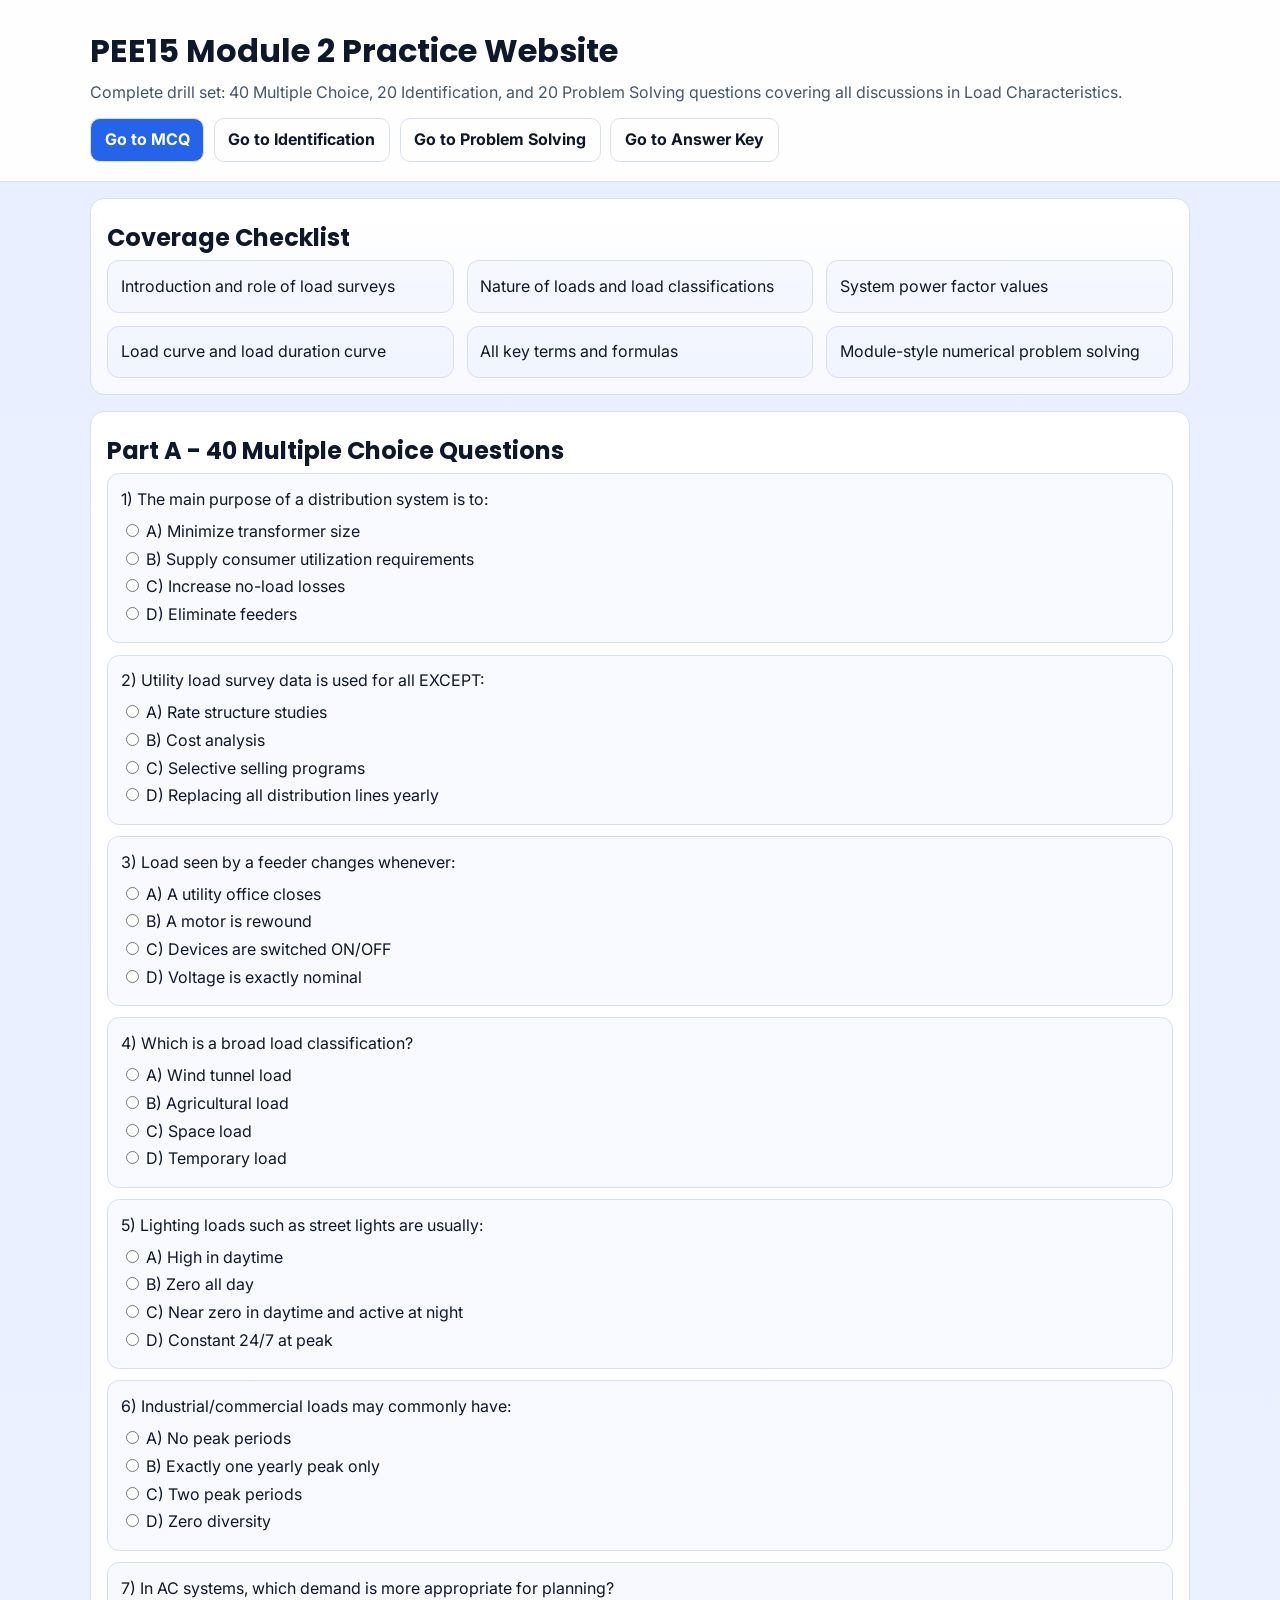
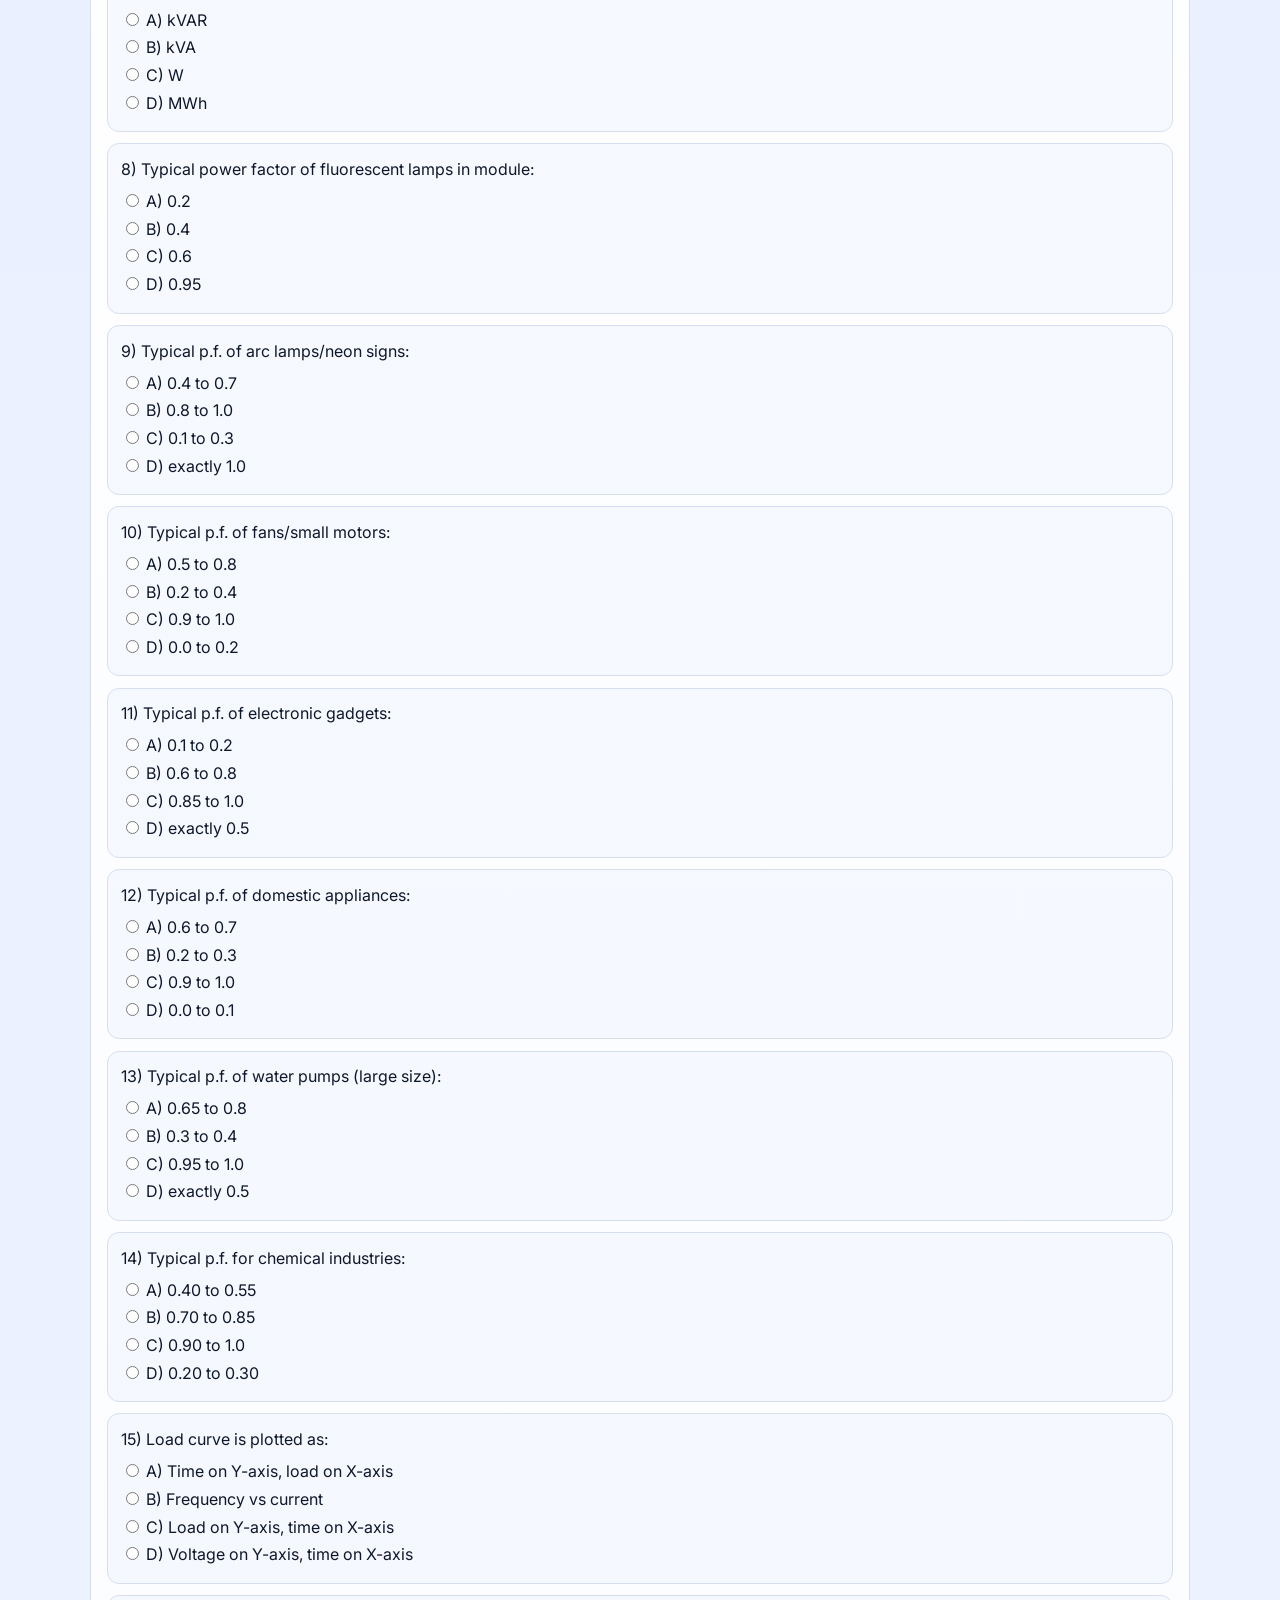
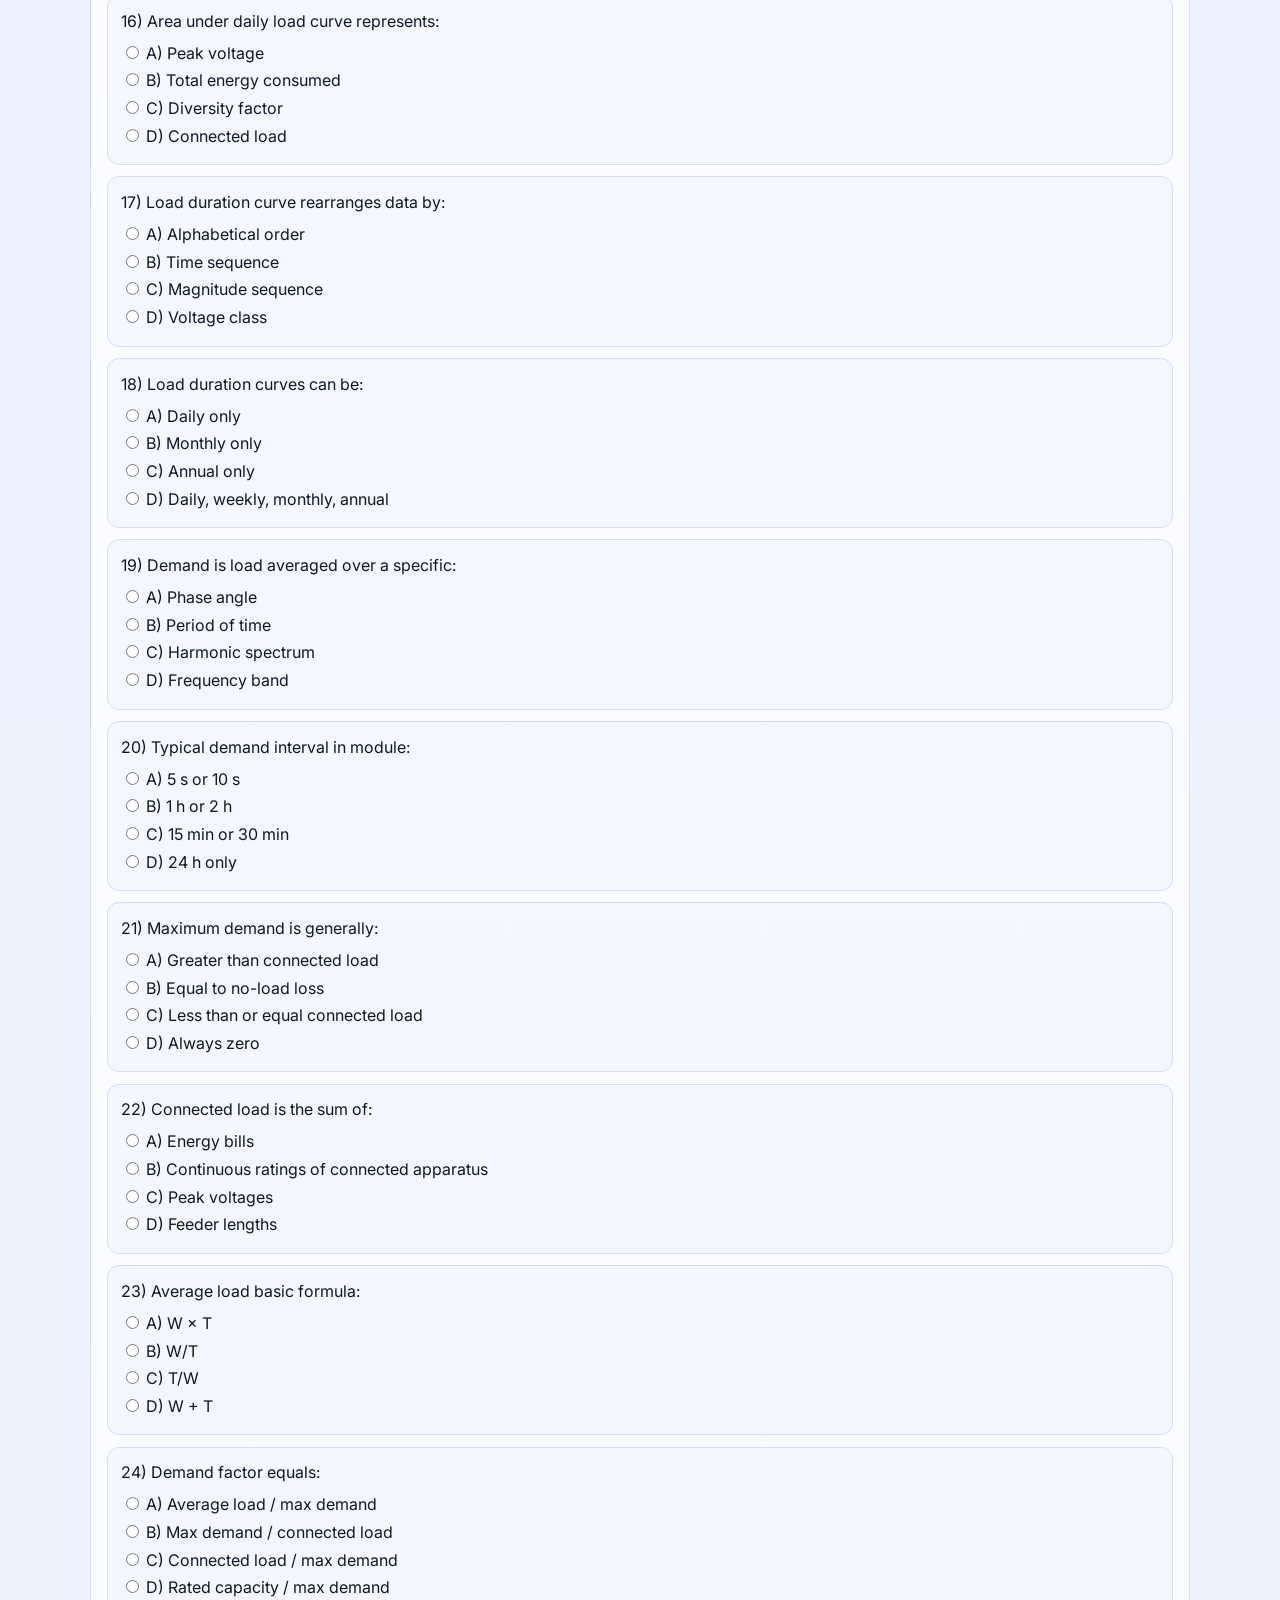
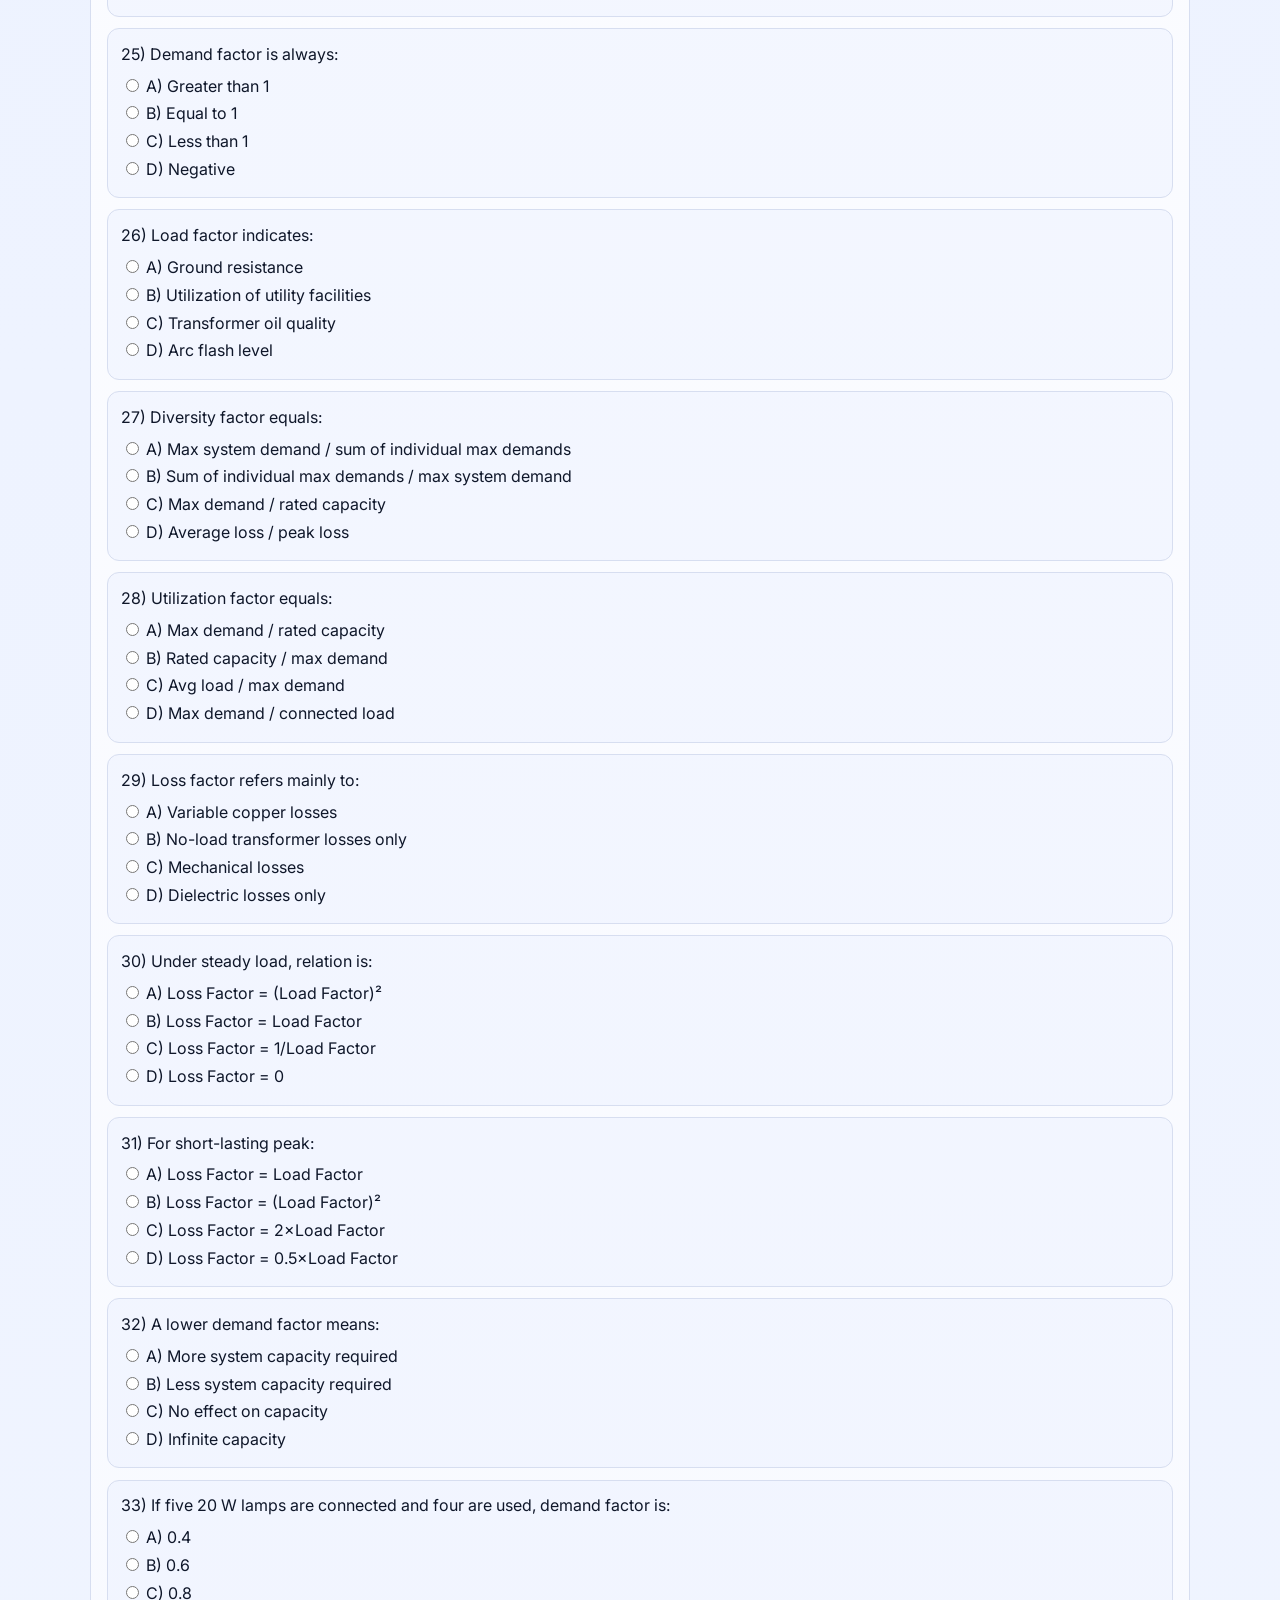
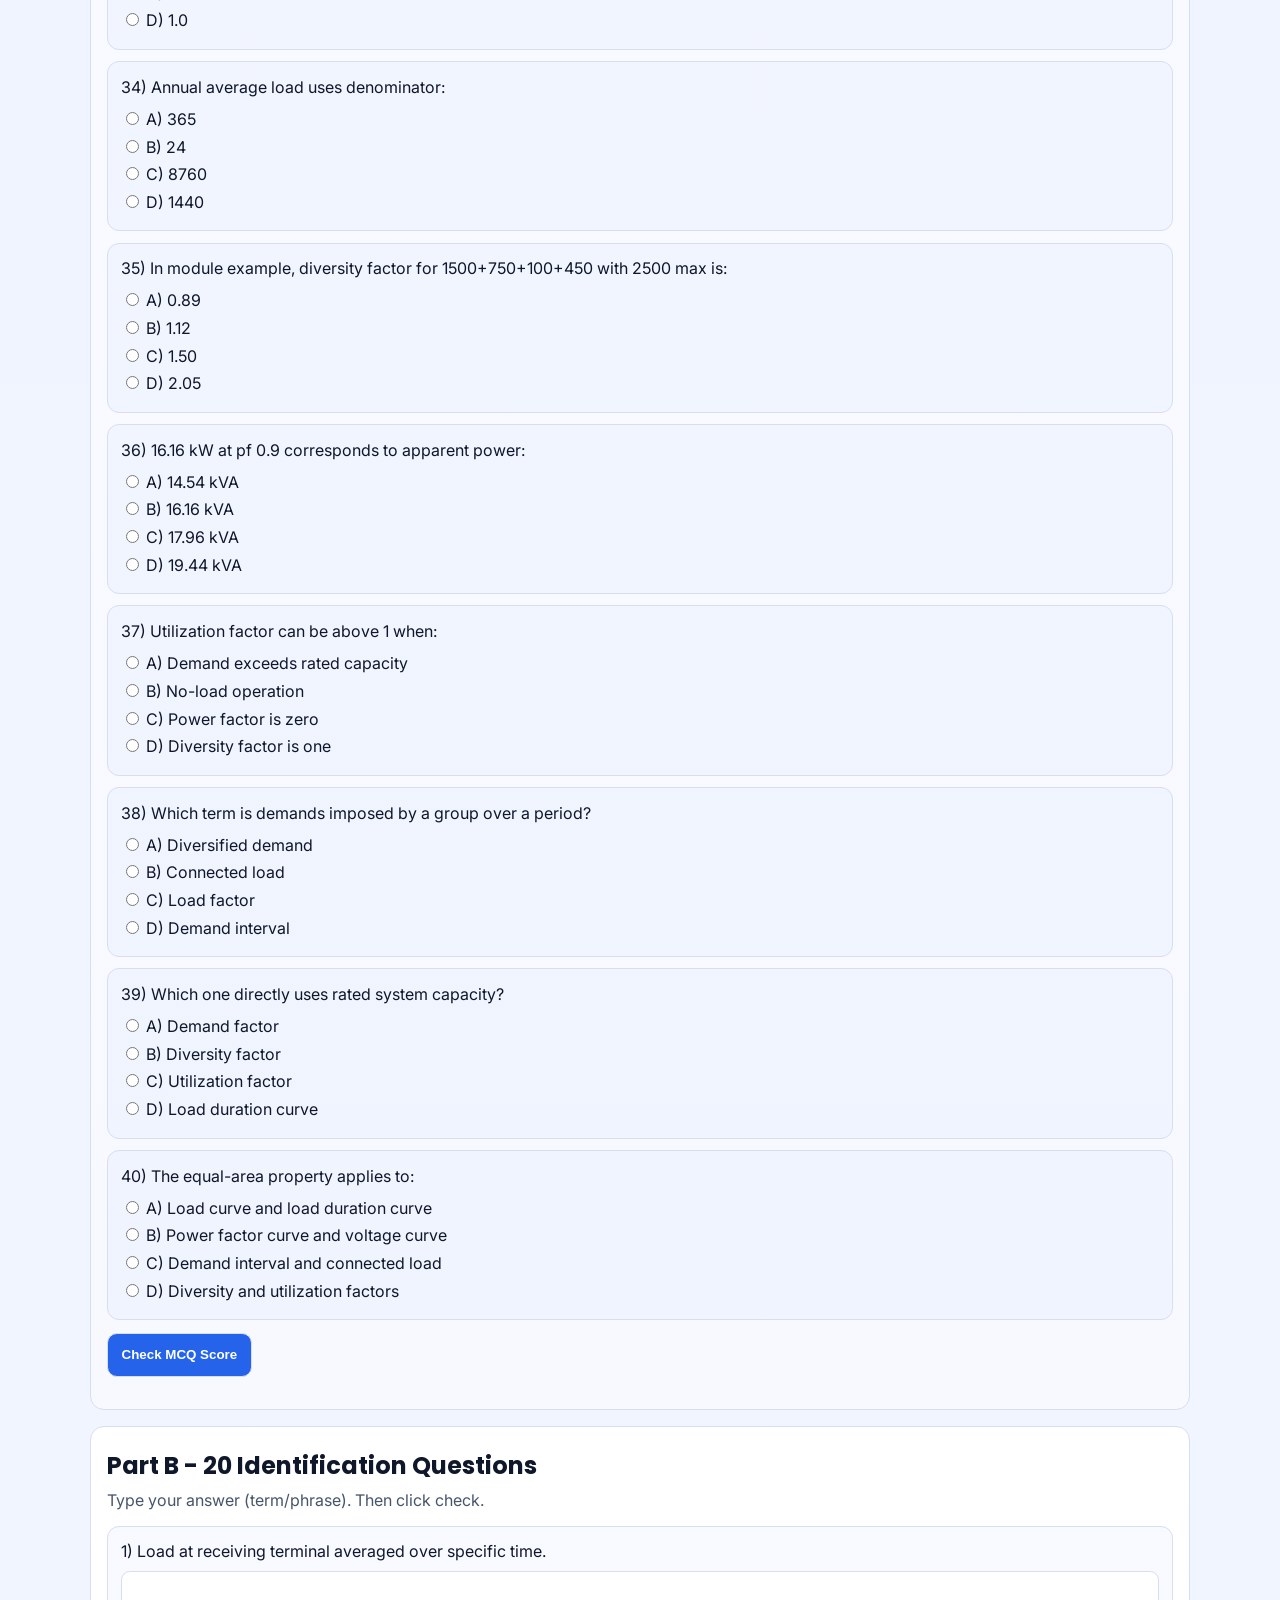
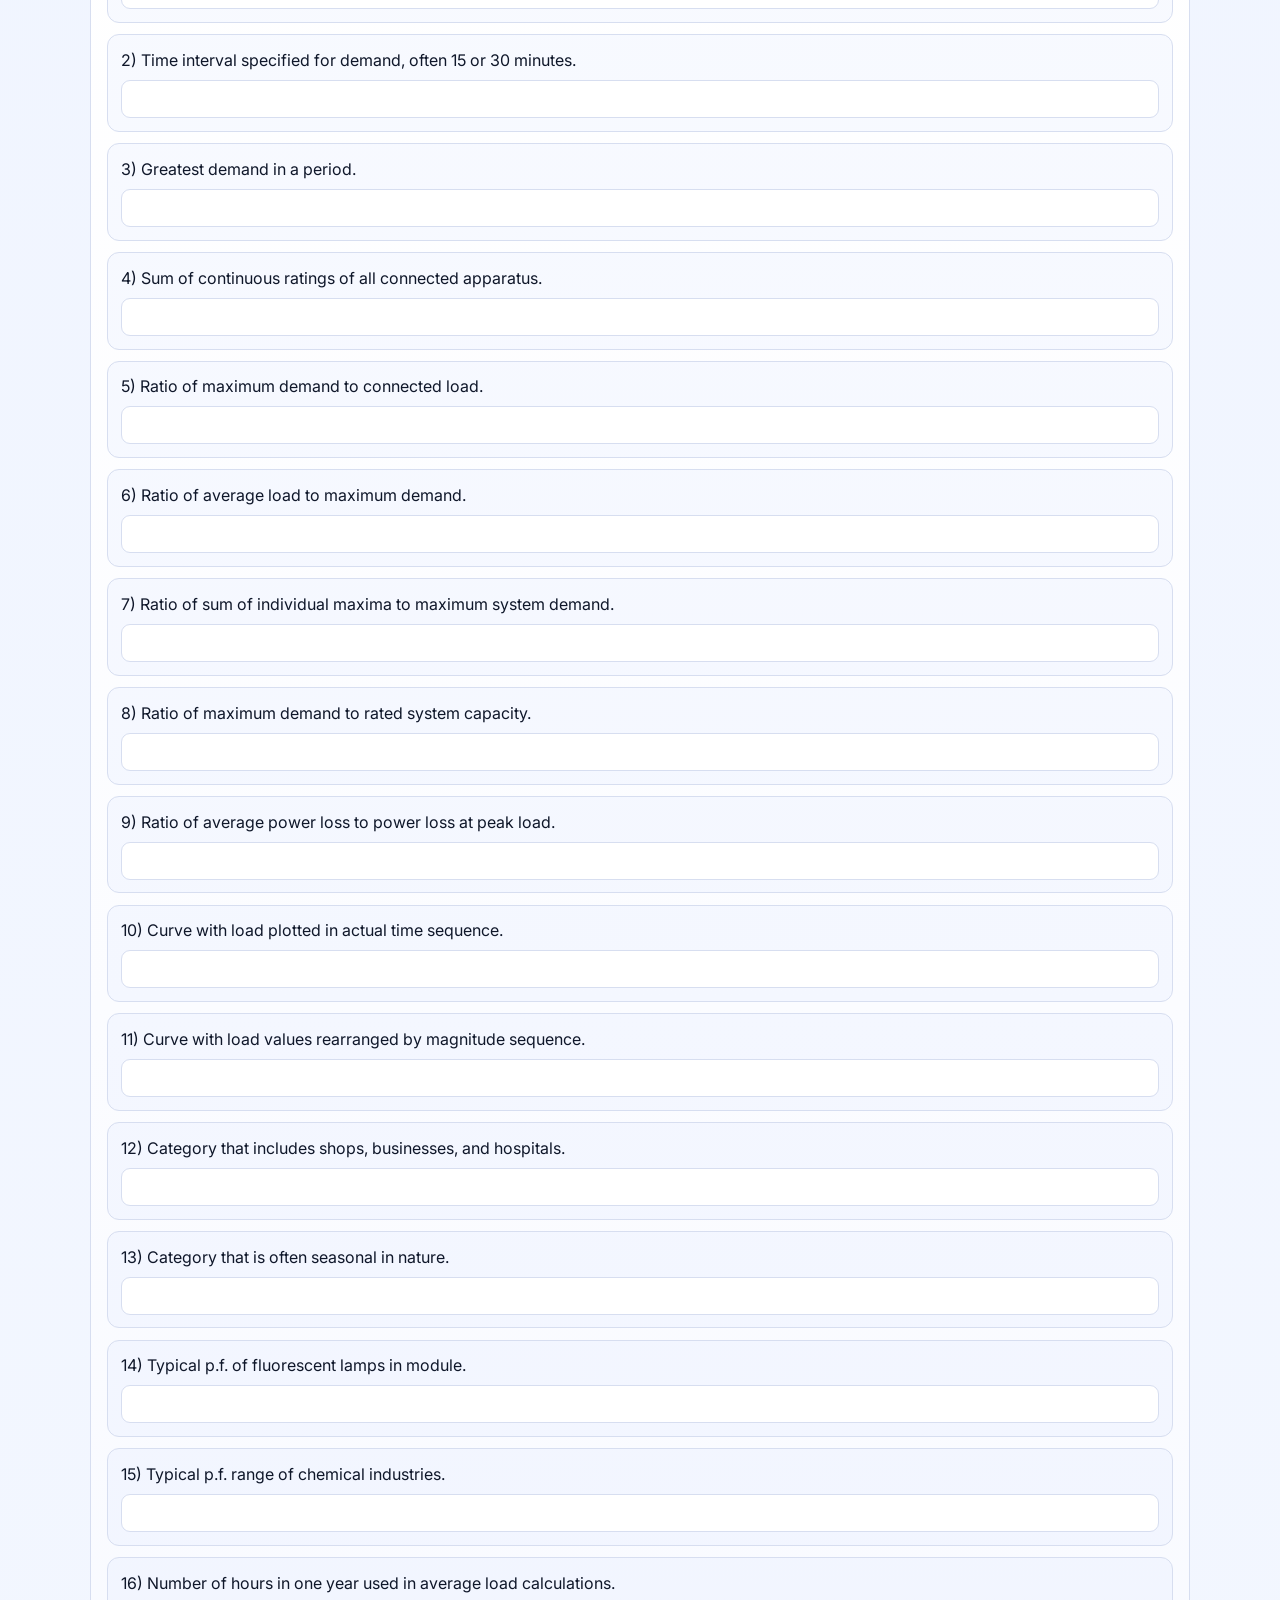
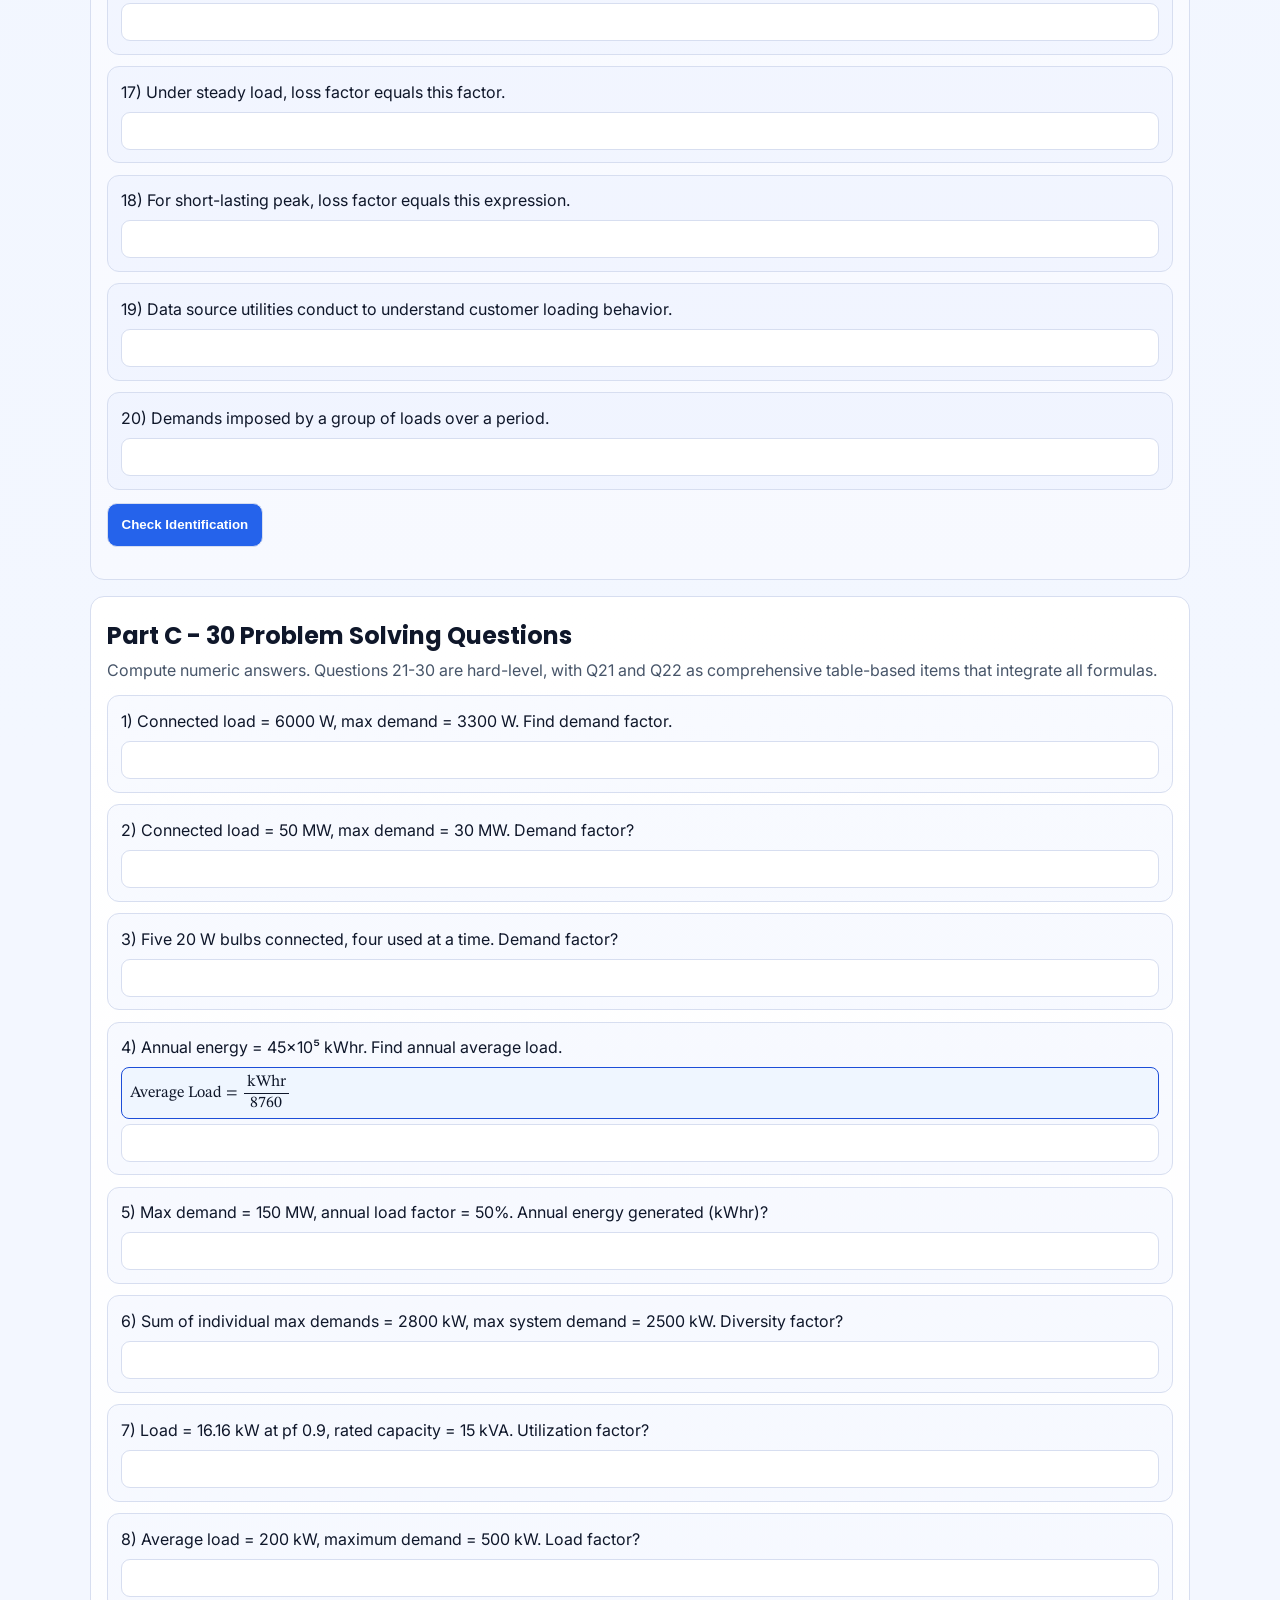
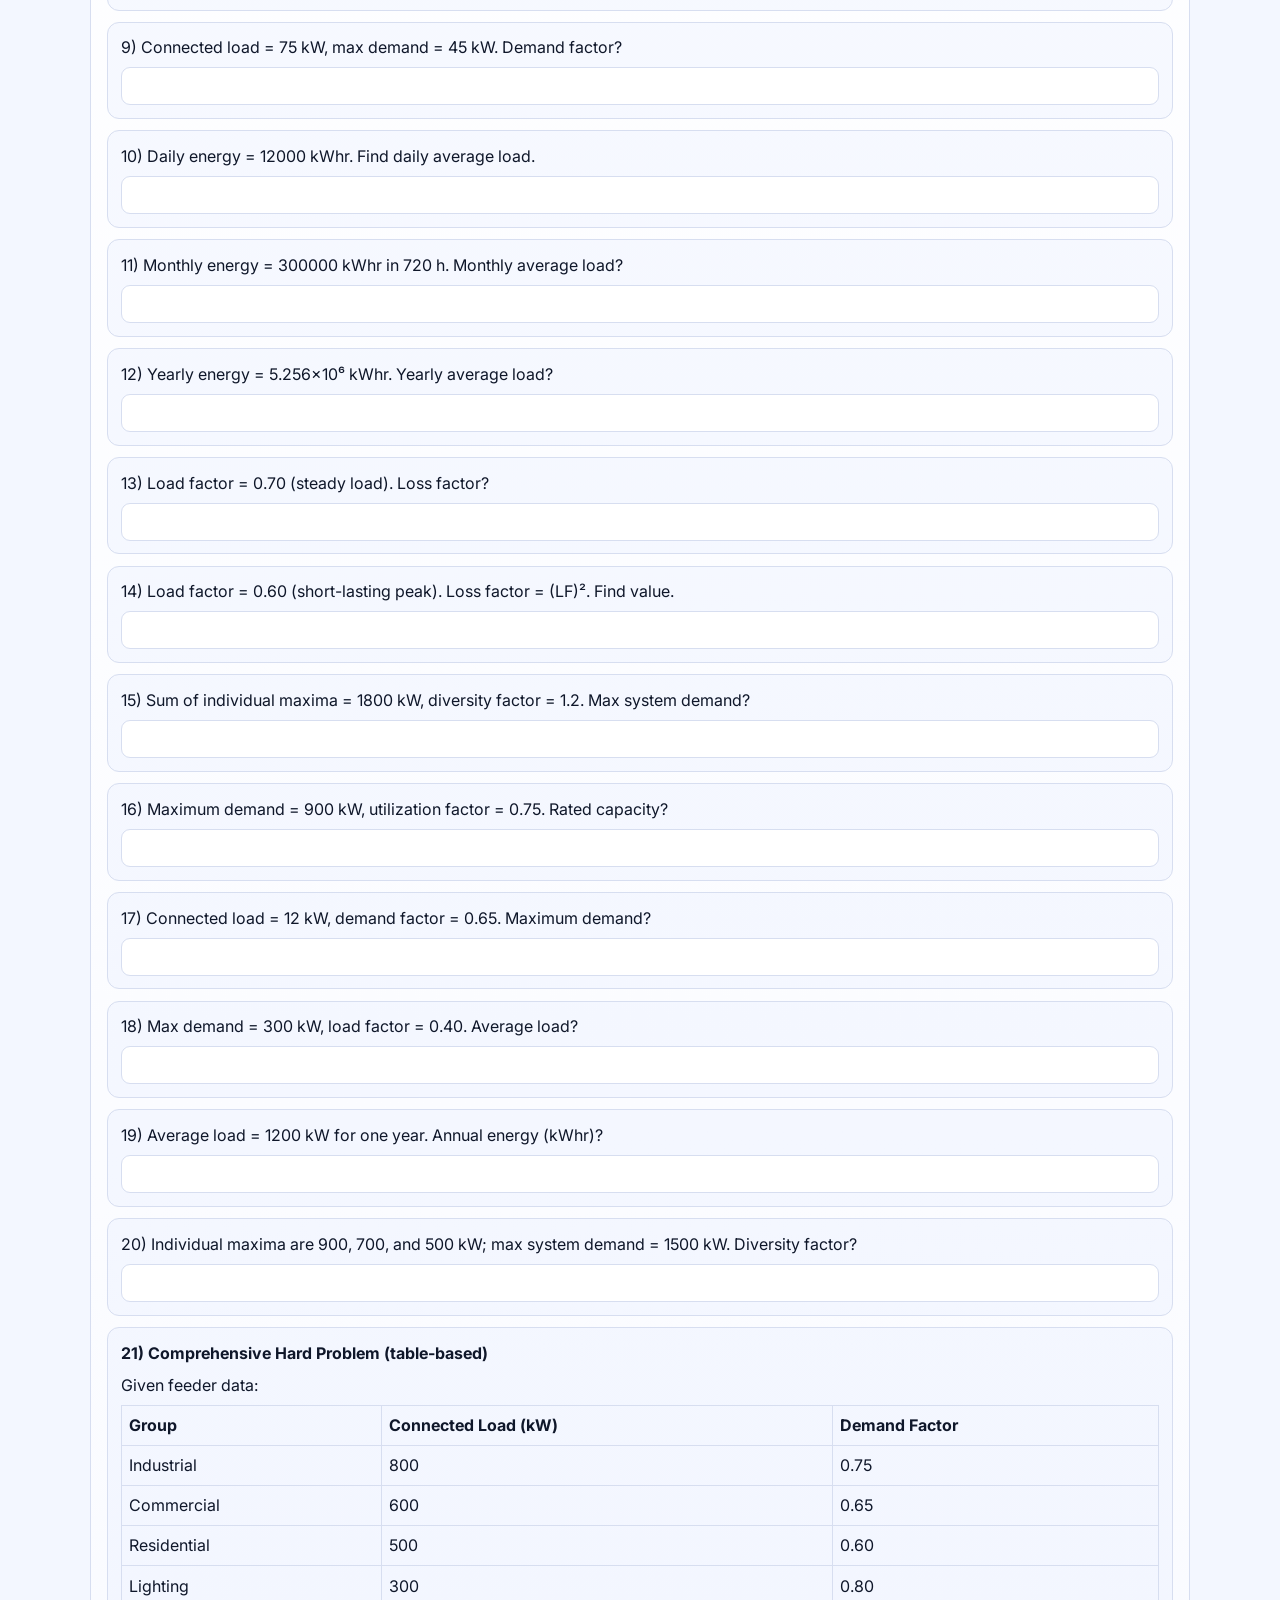
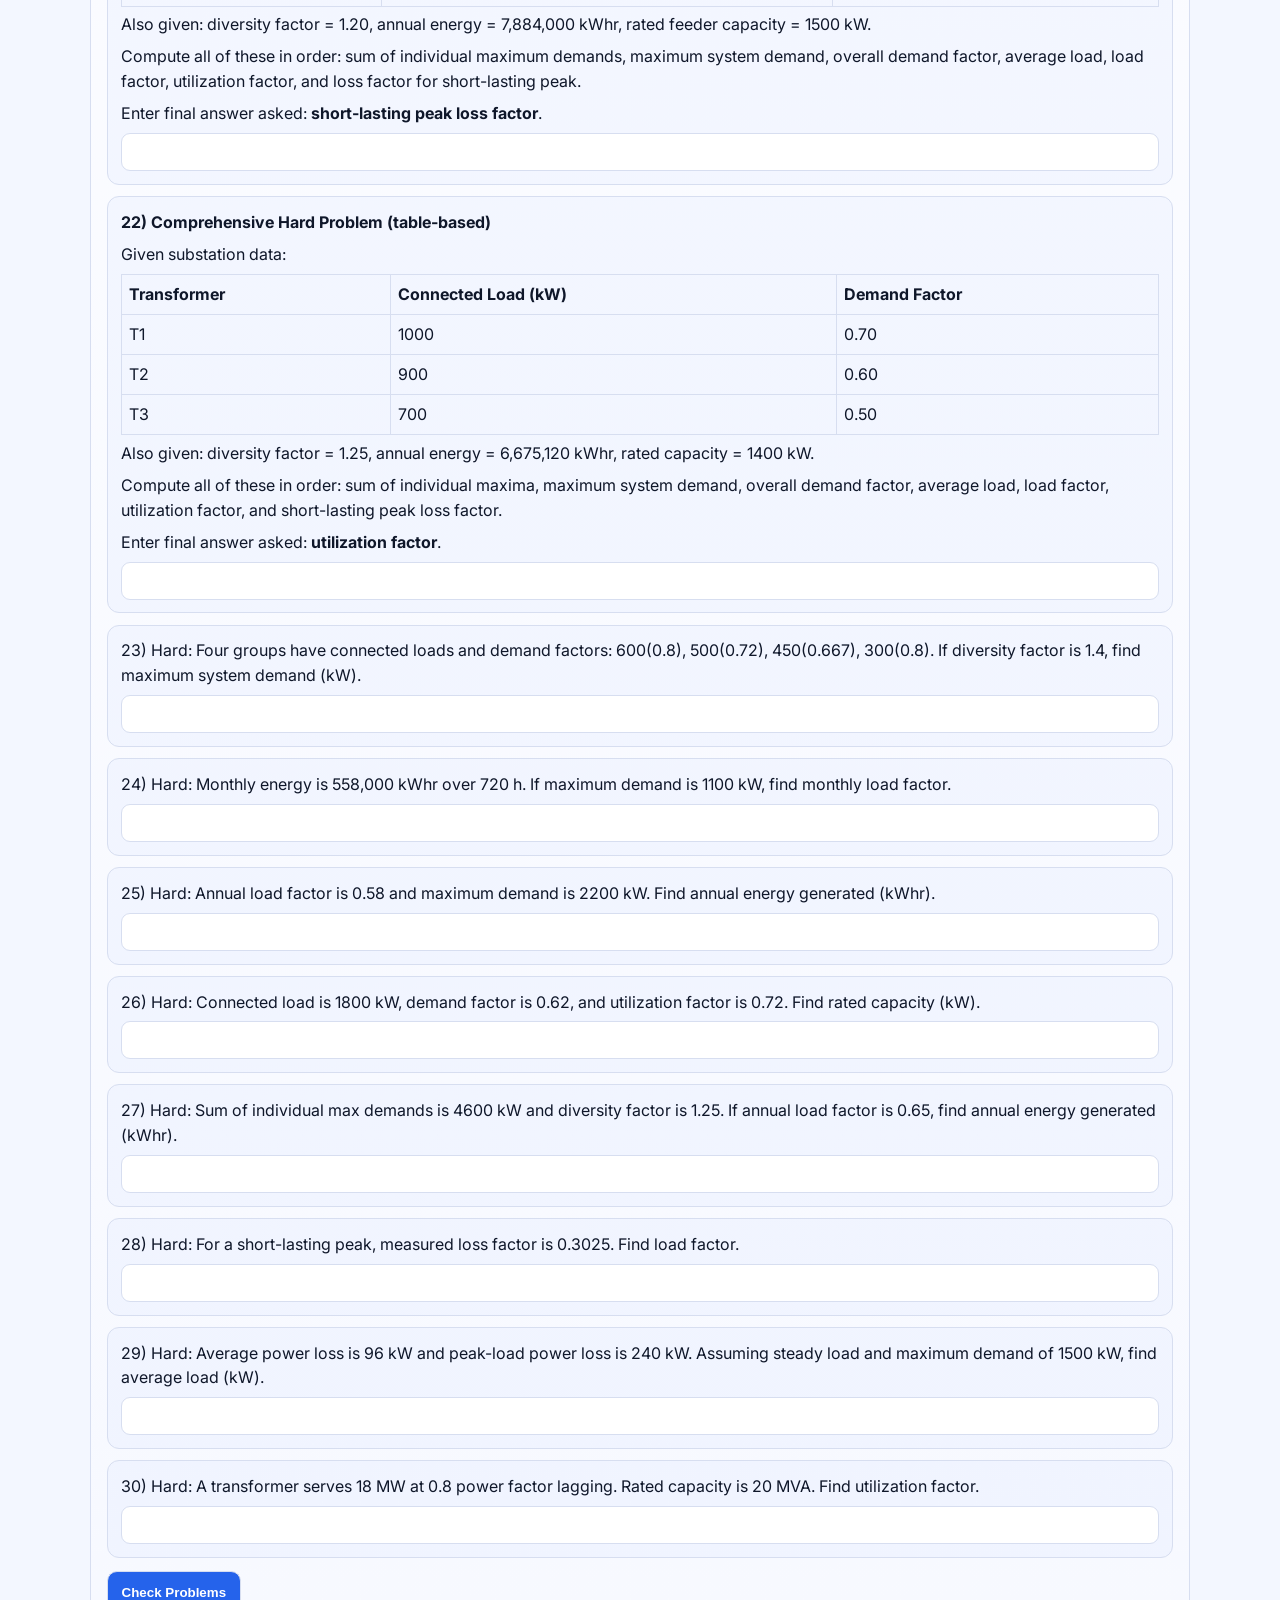
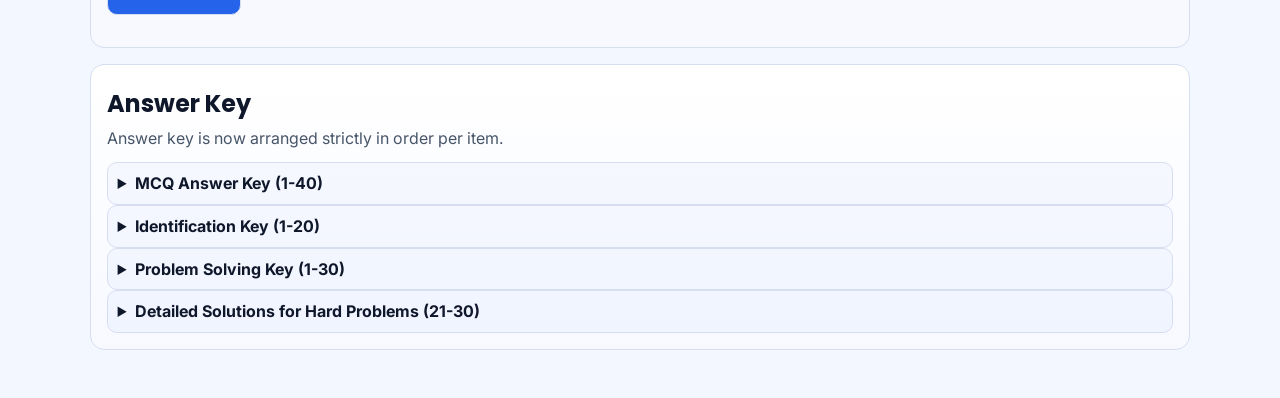
==== commit 7023a4c3: "Add files via upload" ====
--- a/practice-website.html
+++ b/practice-website.html
@@ -76,6 +76,7 @@
       cursor: pointer;
       text-decoration: none;
       display: inline-block;
+      min-height: 44px;
     }
 
     .btn.alt {
@@ -136,6 +137,21 @@
       padding: 0.5rem 0.55rem;
       font-family: "Inter", sans-serif;
       transition: box-shadow 0.2s ease, border-color 0.2s ease;
+      font-size: 16px;
+    }
+
+    .q table {
+      width: 100%;
+      border-collapse: collapse;
+      margin: 0.35rem 0;
+      min-width: 320px;
+    }
+
+    .q th,
+    .q td {
+      border: 1px solid var(--border);
+      padding: 0.45rem;
+      text-align: left;
     }
 
     .q.is-correct {
@@ -280,6 +296,39 @@
     }
 
     @media (max-width: 700px) {
+      header {
+        position: static;
+      }
+
+      .container {
+        width: min(1100px, 96%);
+      }
+
+      h1 {
+        font-size: 1.35rem;
+      }
+
+      h2 {
+        font-size: 1.12rem;
+      }
+
+      .subtitle {
+        font-size: 0.94rem;
+      }
+
+      .card {
+        padding: 0.85rem;
+      }
+
+      .q {
+        padding: 0.7rem;
+        overflow-x: auto;
+      }
+
+      .answer-list {
+        padding-left: 1rem;
+      }
+
       .btn {
         width: 100%;
         text-align: center;
